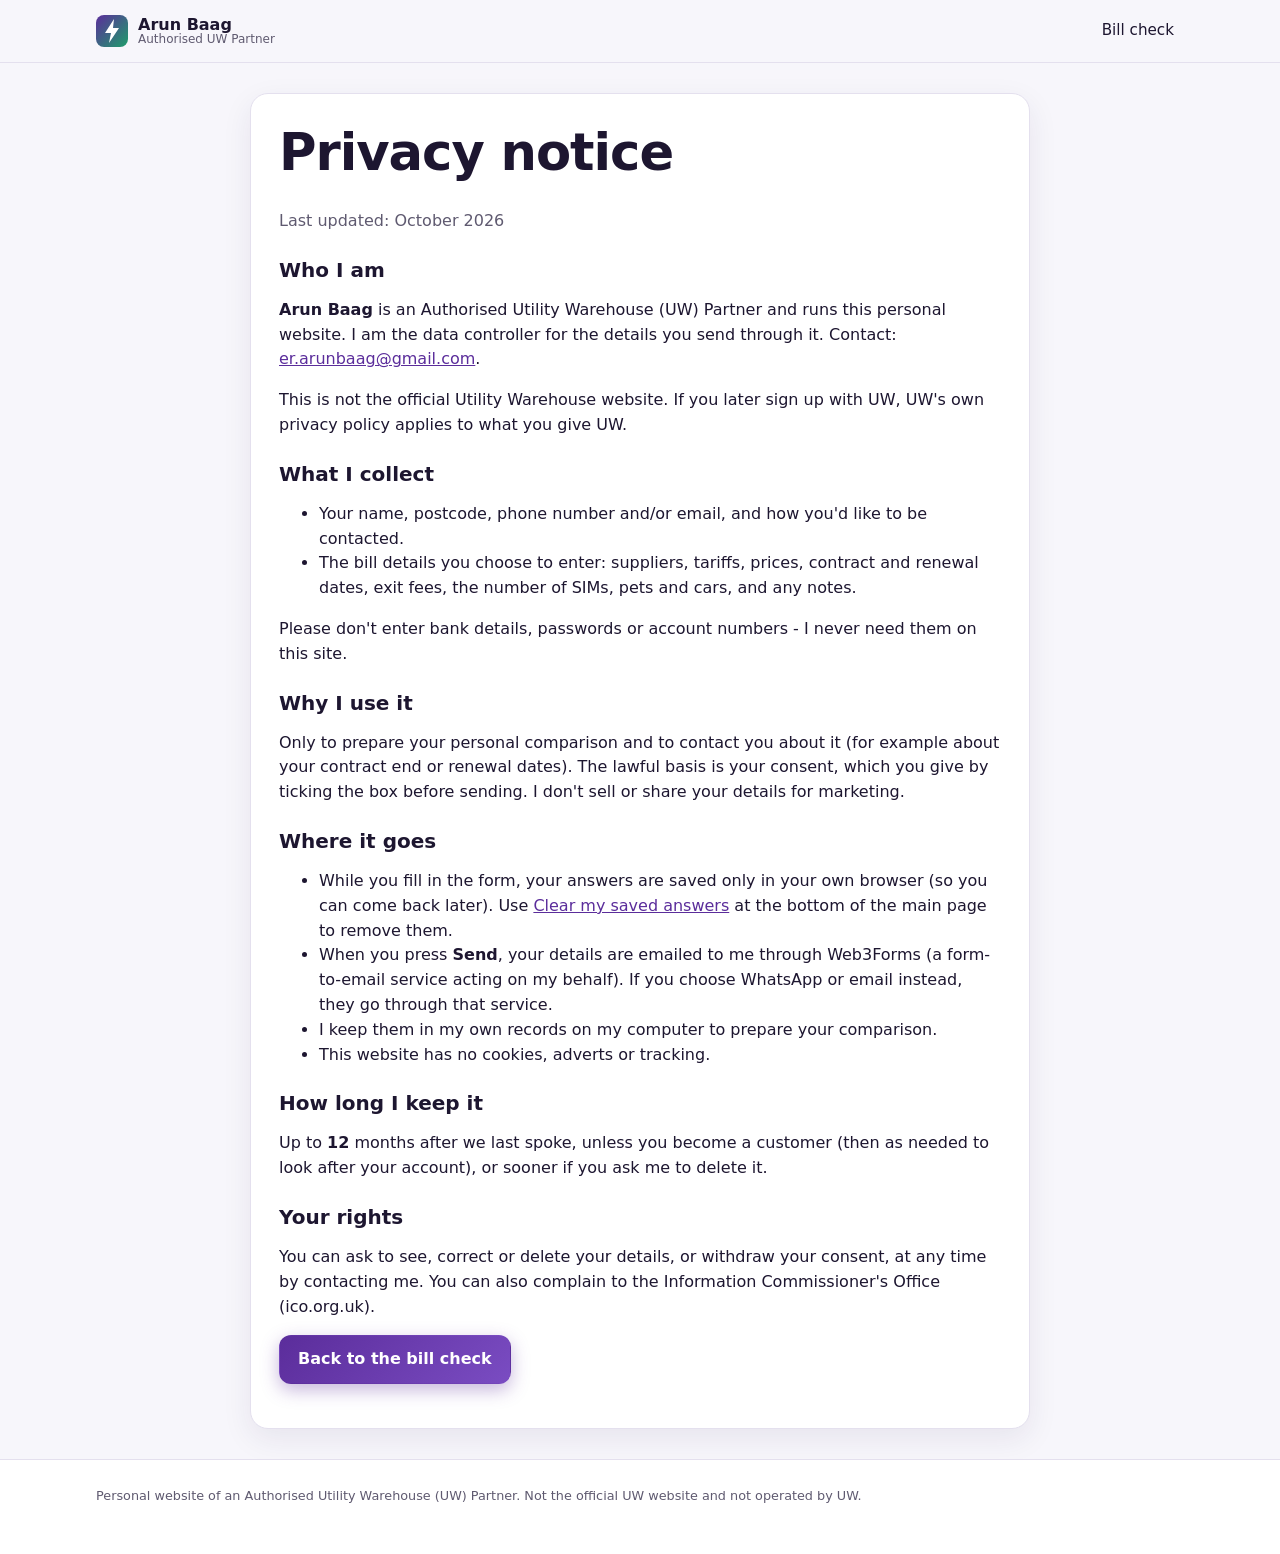
==== privacy.html @ 924d0b32 "Initial commit" ====
<!doctype html>
<html lang="en-GB">
<head>
  <meta charset="utf-8">
  <meta name="viewport" content="width=device-width, initial-scale=1">
  <title>Privacy notice</title>
  <link rel="icon" href="assets/favicon.svg" type="image/svg+xml">
  <link rel="stylesheet" href="assets/style.css">
  <script>try{var t=localStorage.getItem("theme");if(t)document.documentElement.dataset.theme=t;}catch(e){}</script>
  <script src="config.js"></script>
</head>
<body>
<header class="topbar"><div class="wrap topbar-in">
  <a class="brand" href="index.html"><img src="assets/favicon.svg" alt="" width="32" height="32">
    <span><b class="cfg-name">Your UW Partner</b><small>Authorised UW Partner</small></span></a>
  <nav class="nav"><a href="index.html#check">Bill check</a></nav>
</div></header>

<main class="wrap">
  <article class="card doc">
    <h1>Privacy notice</h1>
    <p class="muted">Last updated: October 2026</p>

    <h2>Who I am</h2>
    <p><b class="cfg-name">Your UW Partner</b> is an Authorised Utility Warehouse (UW) Partner and runs this personal website.
      I am the data controller for the details you send through it. Contact: <a class="cfg-mail" href="#">email</a>.</p>
    <p>This is not the official Utility Warehouse website. If you later sign up with UW, UW's own privacy policy applies to what you give UW.</p>

    <h2>What I collect</h2>
    <ul>
      <li>Your name, postcode, phone number and/or email, and how you'd like to be contacted.</li>
      <li>The bill details you choose to enter: suppliers, tariffs, prices, contract and renewal dates, exit fees, the number of SIMs, pets and cars, and any notes.</li>
    </ul>
    <p>Please don't enter bank details, passwords or account numbers - I never need them on this site.</p>

    <h2>Why I use it</h2>
    <p>Only to prepare your personal comparison and to contact you about it (for example about your contract end or renewal dates).
      The lawful basis is your consent, which you give by ticking the box before sending. I don't sell or share your details for marketing.</p>

    <h2>Where it goes</h2>
    <ul>
      <li>While you fill in the form, your answers are saved only in your own browser (so you can come back later). Use <a href="index.html" id="clearLink">Clear my saved answers</a> at the bottom of the main page to remove them.</li>
      <li>When you press <b>Send</b>, your details are emailed to me through Web3Forms (a form-to-email service acting on my behalf). If you choose WhatsApp or email instead, they go through that service.</li>
      <li>I keep them in my own records on my computer to prepare your comparison.</li>
      <li>This website has no cookies, adverts or tracking.</li>
    </ul>

    <h2>How long I keep it</h2>
    <p>Up to <b id="ret">12</b> months after we last spoke, unless you become a customer (then as needed to look after your account), or sooner if you ask me to delete it.</p>

    <h2>Your rights</h2>
    <p>You can ask to see, correct or delete your details, or withdraw your consent, at any time by contacting me. You can also complain to the
      Information Commissioner's Office (ico.org.uk).</p>

    <p><a class="btn btn-primary" href="index.html#check">Back to the bill check</a></p>
  </article>
</main>
<footer class="footer"><div class="wrap"><p class="tiny">Personal website of an Authorised Utility Warehouse (UW) Partner. Not the official UW website and not operated by UW.</p></div></footer>
<script>
(function(){var C=window.SITE_CONFIG||{};
document.querySelectorAll(".cfg-name").forEach(function(e){if(C.partnerName)e.textContent=C.partnerName;});
document.querySelectorAll(".cfg-mail").forEach(function(e){if(C.email){e.textContent=C.email;e.href="mailto:"+C.email;}});
if(C.retentionMonths)document.getElementById("ret").textContent=C.retentionMonths;})();
</script>
</body>
</html>
---- assets/style.css ----
/* Personal bill-check site - light/dark, mobile first */
:root{
  --bg:#f7f6fb; --bg2:#ffffff; --card:#ffffff; --soft:#f1edf9; --ink:#1d1630; --muted:#5f5a70; --line:#e4e0ee;
  --p:#5B2D9B; --p2:#7a4cc2; --g:#1F9D6B; --warn:#c77700; --bad:#c2334d; --good:#1F9D6B;
  --shadow:0 10px 30px rgba(40,20,80,.08); --r:18px;
  --e:#f4b400; --b:#3b82f6; --m:#a855f7; --i:#1F9D6B; --c:#ef6c4a;
  color-scheme:light;
}
@media (prefers-color-scheme:dark){
  :root:not([data-theme="light"]){
    --bg:#0f0c18; --bg2:#151122; --card:#1a1528; --soft:#221b35; --ink:#eeeaf7; --muted:#a8a1bd; --line:#2e2645;
    --p:#a47cf0; --p2:#c3a6ff; --g:#3cc98e; --shadow:0 10px 30px rgba(0,0,0,.35); color-scheme:dark;
  }
}
:root[data-theme="dark"]{
  --bg:#0f0c18; --bg2:#151122; --card:#1a1528; --soft:#221b35; --ink:#eeeaf7; --muted:#a8a1bd; --line:#2e2645;
  --p:#a47cf0; --p2:#c3a6ff; --g:#3cc98e; --shadow:0 10px 30px rgba(0,0,0,.35); color-scheme:dark;
}
*{box-sizing:border-box}
[hidden]{display:none!important}
html{scroll-behavior:smooth;scroll-padding-top:72px}
body{margin:0;background:var(--bg);color:var(--ink);font:16px/1.55 system-ui,-apple-system,"Segoe UI",Roboto,Arial,sans-serif;-webkit-font-smoothing:antialiased}
a{color:var(--p)}
img{max-width:100%}
.wrap{max-width:1120px;margin:0 auto;padding:0 16px}
.skip{position:absolute;left:-999px}.skip:focus{left:16px;top:8px;z-index:99;background:var(--card);padding:8px 12px;border-radius:8px}
.muted{color:var(--muted)} .center{text-align:center} .tiny{font-size:.8rem;color:var(--muted)} .mt{margin-top:14px}
h1,h2,h3,h4{line-height:1.2;margin:0 0 .5em}
h1{font-size:clamp(2rem,5vw,3.2rem);letter-spacing:-.02em}
h2{font-size:clamp(1.5rem,3vw,2rem)}
h4{margin:22px 0 10px;font-size:1.05rem}
.grad{background:linear-gradient(90deg,var(--p),var(--g));-webkit-background-clip:text;background-clip:text;color:transparent}
.eyebrow{text-transform:uppercase;letter-spacing:.08em;font-size:.78rem;font-weight:700;color:var(--g);margin:0 0 10px}
.lead{font-size:1.12rem;color:var(--muted);max-width:40em}

/* top bar */
.topbar{position:sticky;top:0;z-index:20;background:color-mix(in srgb,var(--bg) 85%,transparent);backdrop-filter:blur(10px);border-bottom:1px solid var(--line)}
.topbar-in{display:flex;align-items:center;justify-content:space-between;height:62px;gap:12px}
.brand{display:flex;gap:10px;align-items:center;text-decoration:none;color:var(--ink)}
.brand span{display:flex;flex-direction:column;line-height:1.1}.brand small{color:var(--muted);font-size:.75rem}
.nav{display:flex;align-items:center;gap:6px}
.nav a{text-decoration:none;color:var(--ink);padding:8px 10px;border-radius:10px;font-size:.95rem}
.nav a:hover{background:var(--soft)}
@media (max-width:640px){.nav a{display:none}}
.icon-btn{border:1px solid var(--line);background:var(--card);color:var(--ink);width:40px;height:40px;border-radius:12px;display:grid;place-items:center;cursor:pointer}

/* buttons */
.btn{display:inline-flex;align-items:center;justify-content:center;gap:8px;border-radius:12px;padding:11px 18px;font-weight:650;font-size:1rem;border:1px solid transparent;cursor:pointer;text-decoration:none;transition:transform .08s,box-shadow .2s,background .2s;font-family:inherit}
.btn:active{transform:translateY(1px)}
.btn-primary{background:linear-gradient(135deg,var(--p),var(--p2));color:#fff;box-shadow:0 6px 18px color-mix(in srgb,var(--p) 35%,transparent)}
.btn-primary:hover{box-shadow:0 8px 24px color-mix(in srgb,var(--p) 50%,transparent)}
.btn-ghost{background:var(--card);color:var(--ink);border-color:var(--line)}
.btn-ghost:hover{border-color:var(--p)}
.btn-whatsapp{background:#25D366;color:#073b1f}
.btn-lg{padding:14px 22px;font-size:1.05rem}
.btn[disabled],.btn-disabled{opacity:.55;cursor:not-allowed}
:focus-visible{outline:3px solid color-mix(in srgb,var(--p) 55%,transparent);outline-offset:2px}

/* hero */
.hero{padding:56px 0 30px;background:radial-gradient(900px 400px at 85% 0%,color-mix(in srgb,var(--g) 14%,transparent),transparent),radial-gradient(800px 400px at 0% 20%,color-mix(in srgb,var(--p) 14%,transparent),transparent)}
.hero-in{display:grid;grid-template-columns:1.25fr .9fr;gap:40px;align-items:center}
@media (max-width:860px){.hero-in{grid-template-columns:1fr}.hero-card{display:none}}
.cta-row{display:flex;flex-wrap:wrap;gap:12px;margin:22px 0 16px}
.ticks{list-style:none;padding:0;margin:0;display:flex;flex-wrap:wrap;gap:8px 20px;color:var(--muted)}
.ticks li::before{content:"✓";color:var(--g);font-weight:800;margin-right:6px}
.ticks.big{flex-direction:column;font-size:1.05rem;color:var(--ink)}
.hero-card{background:var(--card);border:1px solid var(--line);border-radius:24px;padding:22px;box-shadow:var(--shadow);transform:rotate(1.5deg)}
.hc-row{display:flex;align-items:center;gap:10px;padding:12px 4px;border-bottom:1px dashed var(--line)}
.hc-row b{margin-left:auto}
.dot{width:12px;height:12px;border-radius:50%}.dot.e{background:var(--e)}.dot.b{background:var(--b)}.dot.m{background:var(--m)}.dot.i{background:var(--i)}
.hc-total{padding-top:14px;font-weight:650}
.hc-total small{color:var(--muted);font-weight:400}
.gauge{height:12px;border-radius:99px;background:var(--soft);margin:10px 0 6px;overflow:hidden}
.gauge span{display:block;height:100%;background:linear-gradient(90deg,var(--bad),var(--warn),var(--good));border-radius:99px}

/* sections & cards */
.section{padding:44px 16px}
.card{background:var(--card);border:1px solid var(--line);border-radius:var(--r);box-shadow:var(--shadow)}
.card.soft{background:var(--soft);box-shadow:none}
.cards5{display:grid;grid-template-columns:repeat(5,1fr);gap:14px;margin-top:20px}
@media (max-width:980px){.cards5{grid-template-columns:repeat(2,1fr)}}
@media (max-width:520px){.cards5{grid-template-columns:1fr}}
.svc{padding:20px}.svc p{color:var(--muted);margin:0;font-size:.95rem}
.ic{width:44px;height:44px;border-radius:12px;display:grid;place-items:center;font-size:1.3rem;margin-bottom:12px}
.ic.e{background:color-mix(in srgb,var(--e) 20%,transparent)}.ic.b{background:color-mix(in srgb,var(--b) 20%,transparent)}
.ic.m{background:color-mix(in srgb,var(--m) 20%,transparent)}.ic.i{background:color-mix(in srgb,var(--i) 20%,transparent)}.ic.c{background:color-mix(in srgb,var(--c) 20%,transparent)}
.steps3{list-style:none;padding:0;display:grid;grid-template-columns:repeat(3,1fr);gap:16px;margin-top:22px}
@media (max-width:760px){.steps3{grid-template-columns:1fr}}
.steps3 li{background:var(--card);border:1px solid var(--line);border-radius:var(--r);padding:22px}
.steps3 span{display:grid;place-items:center;width:38px;height:38px;border-radius:50%;background:linear-gradient(135deg,var(--p),var(--g));color:#fff;font-weight:800;margin-bottom:10px}
.steps3 p{color:var(--muted);margin:0}

/* bill check */
.check-wrap{background:linear-gradient(180deg,transparent,var(--soft) 30%,transparent)}
.check{padding:26px;max-width:880px;margin:0 auto}
@media (max-width:520px){.check{padding:18px 14px}}
.progress{height:8px;background:var(--soft);border-radius:99px;overflow:hidden;margin:16px 0 12px}
.bar{height:100%;width:0;background:linear-gradient(90deg,var(--p),var(--g));transition:width .35s}
.stepper{list-style:none;padding:0;margin:0 0 8px;display:flex;gap:6px;flex-wrap:wrap}
.stepper button{border:1px solid var(--line);background:var(--card);color:var(--muted);border-radius:99px;padding:6px 12px;font:inherit;font-size:.85rem;cursor:pointer}
.stepper button.done{color:var(--g);border-color:color-mix(in srgb,var(--g) 50%,transparent)}
.stepper button.on{background:var(--p);color:#fff;border-color:var(--p)}
fieldset.step{border:0;padding:0;margin:18px 0 0;min-width:0}
fieldset.step[hidden]{display:none}
legend{font-size:1.35rem;font-weight:750;margin-bottom:14px;padding:0}
.opt{font-size:.8rem;font-weight:500;color:var(--muted);margin-left:6px}
.grid2{display:grid;grid-template-columns:1fr 1fr;gap:14px}
.grid4{display:grid;grid-template-columns:repeat(3,1fr);gap:12px;margin-top:12px}
@media (max-width:600px){.grid2,.grid4{grid-template-columns:1fr}}
label{display:flex;flex-direction:column;gap:6px;font-size:.9rem;font-weight:600}
label.block{margin-top:18px}
input,select,textarea{font:inherit;font-weight:400;color:var(--ink);background:var(--bg2);border:1px solid var(--line);border-radius:12px;padding:11px 12px;width:100%;min-height:46px}
textarea{resize:vertical}
input:focus,select:focus,textarea:focus{outline:none;border-color:var(--p);box-shadow:0 0 0 3px color-mix(in srgb,var(--p) 20%,transparent)}
input.err{border-color:var(--bad);box-shadow:0 0 0 3px color-mix(in srgb,var(--bad) 18%,transparent)}
.hint{font-size:.85rem;color:var(--muted);margin:10px 0 0}
details.more{margin-top:16px;border:1px dashed var(--line);border-radius:14px;padding:12px 14px}
details.more summary{cursor:pointer;font-weight:650;color:var(--p)}
.chips{display:flex;flex-wrap:wrap;gap:8px;margin-top:12px}
.chip{flex-direction:row;align-items:center;gap:8px;border:1px solid var(--line);border-radius:99px;padding:8px 14px;background:var(--bg2);cursor:pointer;font-weight:500}
.chip input{width:auto;min-height:0;accent-color:var(--p)}
.chip:has(input:checked){border-color:var(--p);background:color-mix(in srgb,var(--p) 12%,transparent)}
.row-item{display:grid;grid-template-columns:1.1fr 1fr .8fr .8fr auto;gap:10px;align-items:end;padding:12px;border:1px solid var(--line);border-radius:14px;margin-bottom:10px;background:var(--bg2)}
.row-item.pet{grid-template-columns:1fr 1fr 1fr auto}
@media (max-width:700px){.row-item,.row-item.pet{grid-template-columns:1fr 1fr}}
.rm{border:0;background:none;color:var(--bad);font-size:1.3rem;cursor:pointer;height:46px;padding:0 8px}
.nav-row{display:flex;align-items:center;justify-content:space-between;gap:10px;margin-top:24px;padding-top:18px;border-top:1px solid var(--line)}
.saved{font-size:.85rem;color:var(--g)}
.hp{position:absolute;left:-5000px;height:0;overflow:hidden}

/* results */
.score{display:flex;gap:18px;align-items:center;padding:18px;border-radius:var(--r);background:var(--soft);margin-bottom:16px}
.ring{--v:50;--col:var(--warn);width:96px;height:96px;flex:none;border-radius:50%;display:grid;place-items:center;background:conic-gradient(var(--col) calc(var(--v)*1%),var(--line) 0)}
.ring b{width:76px;height:76px;border-radius:50%;background:var(--soft);display:grid;place-items:center;font-size:1.6rem}
.score h3{margin:0 0 4px}
.score p{margin:0;color:var(--muted)}
.kpis{display:grid;grid-template-columns:repeat(3,1fr);gap:10px;margin-bottom:16px}
@media (max-width:600px){.kpis{grid-template-columns:1fr}}
.kpi{border:1px solid var(--line);border-radius:14px;padding:12px 14px;background:var(--bg2)}
.kpi small{color:var(--muted);display:block}.kpi b{font-size:1.35rem}
.res{border:1px solid var(--line);border-left:5px solid var(--line);border-radius:14px;padding:14px 16px;margin-bottom:10px;background:var(--bg2)}
.res.bad{border-left-color:var(--bad)}.res.warn{border-left-color:var(--warn)}.res.good{border-left-color:var(--good)}.res.info{border-left-color:var(--b)}
.res h4{margin:0 0 6px;display:flex;align-items:center;gap:8px}
.res ul{margin:0;padding-left:18px}
.res li{margin:3px 0}
.tag{font-size:.72rem;font-weight:700;padding:3px 8px;border-radius:99px;margin-left:auto;white-space:nowrap}
.tag.bad{background:color-mix(in srgb,var(--bad) 15%,transparent);color:var(--bad)}
.tag.warn{background:color-mix(in srgb,var(--warn) 18%,transparent);color:var(--warn)}
.tag.good{background:color-mix(in srgb,var(--good) 15%,transparent);color:var(--good)}
.tag.info{background:color-mix(in srgb,var(--b) 15%,transparent);color:var(--b)}
.consent{padding:16px;margin-top:18px}
.check-line{flex-direction:row;align-items:flex-start;gap:10px;font-weight:500}
.check-line input{width:20px;height:20px;min-height:0;margin-top:2px;flex:none;accent-color:var(--p)}
.send-row{display:flex;flex-wrap:wrap;gap:10px;margin-top:14px}
.ok{padding:14px;border-radius:14px;background:color-mix(in srgb,var(--good) 14%,transparent);color:var(--ink);margin-top:12px}
.fail{padding:14px;border-radius:14px;background:color-mix(in srgb,var(--bad) 12%,transparent);margin-top:12px}

/* why & faq */
.why{display:grid;grid-template-columns:1.2fr 1fr;gap:28px;align-items:center}
@media (max-width:760px){.why{grid-template-columns:1fr}}
.bonus{padding:24px;background:linear-gradient(135deg,color-mix(in srgb,var(--p) 12%,var(--card)),color-mix(in srgb,var(--g) 12%,var(--card)))}
.tiers{display:grid;grid-template-columns:repeat(3,1fr);gap:10px;margin:14px 0}
.tiers div{background:var(--card);border:1px solid var(--line);border-radius:14px;padding:12px;text-align:center}
.tiers b{display:block;font-size:1.5rem;color:var(--g)}
.tiers small{color:var(--muted)}
.faq{max-width:760px;margin:20px auto 0}
.faq details{background:var(--card);border:1px solid var(--line);border-radius:14px;padding:14px 18px;margin-bottom:10px}
.faq summary{cursor:pointer;font-weight:650}
.faq p{color:var(--muted);margin:10px 0 0}
.footer{border-top:1px solid var(--line);padding:26px 0 40px;margin-top:20px;background:var(--bg2)}
.footer p{margin:0 0 8px}

/* privacy page */
.doc{max-width:780px;margin:30px auto;padding:28px}
.doc h2{font-size:1.25rem;margin-top:24px}

@media (prefers-reduced-motion:reduce){*{transition:none!important;scroll-behavior:auto!important}}
@media print{.topbar,.nav-row,.consent,.hero,.footer,#how,#faq,.why,.cards5{display:none!important}}
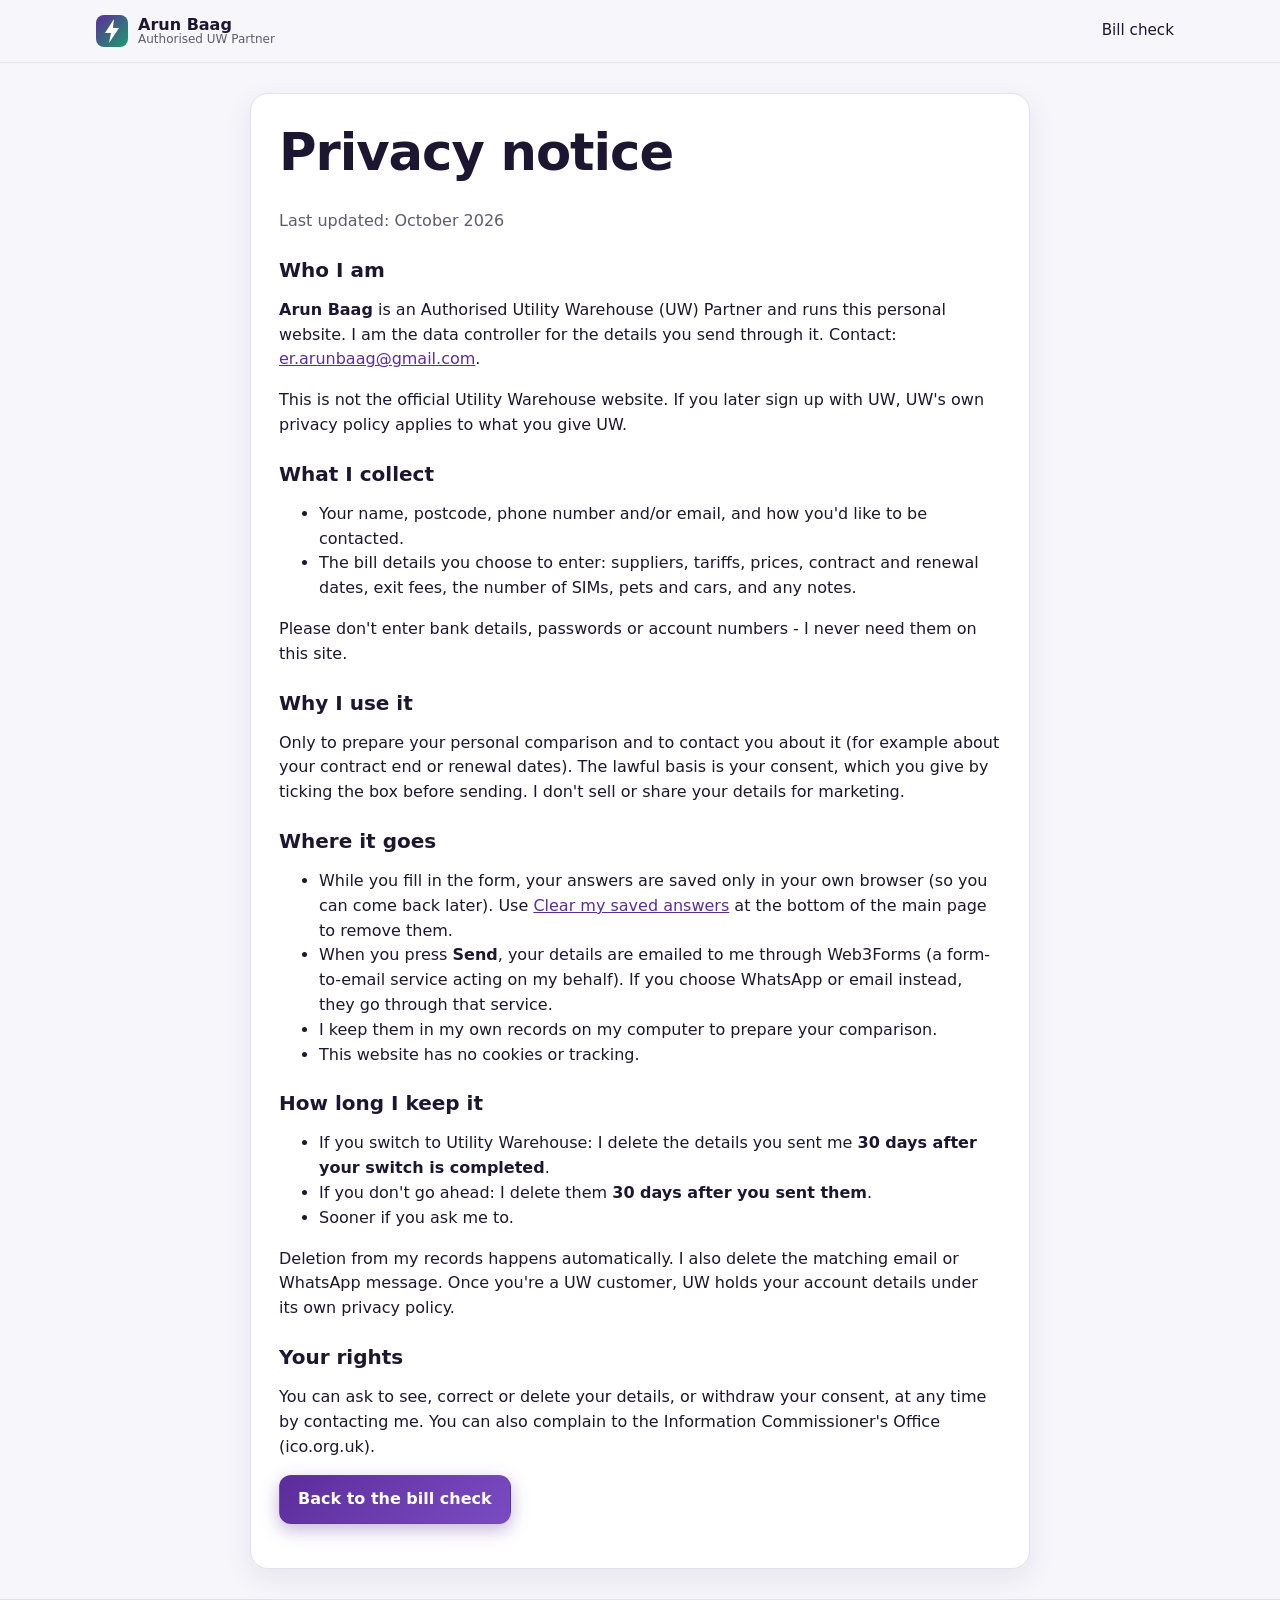
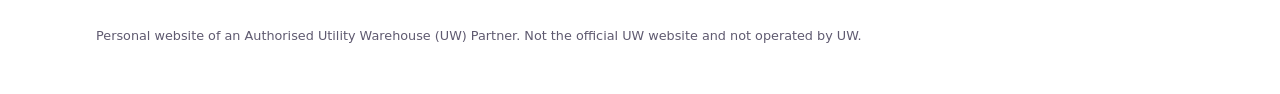
==== commit fcf037da: "News, money tips, budget planner, offer card, 30-day data rule" ====
--- a/privacy.html
+++ b/privacy.html
@@ -42,11 +42,16 @@
       <li>While you fill in the form, your answers are saved only in your own browser (so you can come back later). Use <a href="index.html" id="clearLink">Clear my saved answers</a> at the bottom of the main page to remove them.</li>
       <li>When you press <b>Send</b>, your details are emailed to me through Web3Forms (a form-to-email service acting on my behalf). If you choose WhatsApp or email instead, they go through that service.</li>
       <li>I keep them in my own records on my computer to prepare your comparison.</li>
-      <li>This website has no cookies, adverts or tracking.</li>
+      <li>This website has no cookies or tracking.</li>
     </ul>
 
     <h2>How long I keep it</h2>
-    <p>Up to <b id="ret">12</b> months after we last spoke, unless you become a customer (then as needed to look after your account), or sooner if you ask me to delete it.</p>
+    <ul>
+      <li>If you switch to Utility Warehouse: I delete the details you sent me <b>30 days after your switch is completed</b>.</li>
+      <li>If you don't go ahead: I delete them <b>30 days after you sent them</b>.</li>
+      <li>Sooner if you ask me to.</li>
+    </ul>
+    <p>Deletion from my records happens automatically. I also delete the matching email or WhatsApp message. Once you're a UW customer, UW holds your account details under its own privacy policy.</p>
 
     <h2>Your rights</h2>
     <p>You can ask to see, correct or delete your details, or withdraw your consent, at any time by contacting me. You can also complain to the
@@ -60,7 +65,7 @@
 (function(){var C=window.SITE_CONFIG||{};
 document.querySelectorAll(".cfg-name").forEach(function(e){if(C.partnerName)e.textContent=C.partnerName;});
 document.querySelectorAll(".cfg-mail").forEach(function(e){if(C.email){e.textContent=C.email;e.href="mailto:"+C.email;}});
-if(C.retentionMonths)document.getElementById("ret").textContent=C.retentionMonths;})();
+})();
 </script>
 </body>
 </html>
--- a/assets/style.css
+++ b/assets/style.css
@@ -1,178 +1,2 @@
-/* Personal bill-check site - light/dark, mobile first */
-:root{
-  --bg:#f7f6fb; --bg2:#ffffff; --card:#ffffff; --soft:#f1edf9; --ink:#1d1630; --muted:#5f5a70; --line:#e4e0ee;
-  --p:#5B2D9B; --p2:#7a4cc2; --g:#1F9D6B; --warn:#c77700; --bad:#c2334d; --good:#1F9D6B;
-  --shadow:0 10px 30px rgba(40,20,80,.08); --r:18px;
-  --e:#f4b400; --b:#3b82f6; --m:#a855f7; --i:#1F9D6B; --c:#ef6c4a;
-  color-scheme:light;
-}
-@media (prefers-color-scheme:dark){
-  :root:not([data-theme="light"]){
-    --bg:#0f0c18; --bg2:#151122; --card:#1a1528; --soft:#221b35; --ink:#eeeaf7; --muted:#a8a1bd; --line:#2e2645;
-    --p:#a47cf0; --p2:#c3a6ff; --g:#3cc98e; --shadow:0 10px 30px rgba(0,0,0,.35); color-scheme:dark;
-  }
-}
-:root[data-theme="dark"]{
-  --bg:#0f0c18; --bg2:#151122; --card:#1a1528; --soft:#221b35; --ink:#eeeaf7; --muted:#a8a1bd; --line:#2e2645;
-  --p:#a47cf0; --p2:#c3a6ff; --g:#3cc98e; --shadow:0 10px 30px rgba(0,0,0,.35); color-scheme:dark;
-}
-*{box-sizing:border-box}
-[hidden]{display:none!important}
-html{scroll-behavior:smooth;scroll-padding-top:72px}
-body{margin:0;background:var(--bg);color:var(--ink);font:16px/1.55 system-ui,-apple-system,"Segoe UI",Roboto,Arial,sans-serif;-webkit-font-smoothing:antialiased}
-a{color:var(--p)}
-img{max-width:100%}
-.wrap{max-width:1120px;margin:0 auto;padding:0 16px}
-.skip{position:absolute;left:-999px}.skip:focus{left:16px;top:8px;z-index:99;background:var(--card);padding:8px 12px;border-radius:8px}
-.muted{color:var(--muted)} .center{text-align:center} .tiny{font-size:.8rem;color:var(--muted)} .mt{margin-top:14px}
-h1,h2,h3,h4{line-height:1.2;margin:0 0 .5em}
-h1{font-size:clamp(2rem,5vw,3.2rem);letter-spacing:-.02em}
-h2{font-size:clamp(1.5rem,3vw,2rem)}
-h4{margin:22px 0 10px;font-size:1.05rem}
-.grad{background:linear-gradient(90deg,var(--p),var(--g));-webkit-background-clip:text;background-clip:text;color:transparent}
-.eyebrow{text-transform:uppercase;letter-spacing:.08em;font-size:.78rem;font-weight:700;color:var(--g);margin:0 0 10px}
-.lead{font-size:1.12rem;color:var(--muted);max-width:40em}
-
-/* top bar */
-.topbar{position:sticky;top:0;z-index:20;background:color-mix(in srgb,var(--bg) 85%,transparent);backdrop-filter:blur(10px);border-bottom:1px solid var(--line)}
-.topbar-in{display:flex;align-items:center;justify-content:space-between;height:62px;gap:12px}
-.brand{display:flex;gap:10px;align-items:center;text-decoration:none;color:var(--ink)}
-.brand span{display:flex;flex-direction:column;line-height:1.1}.brand small{color:var(--muted);font-size:.75rem}
-.nav{display:flex;align-items:center;gap:6px}
-.nav a{text-decoration:none;color:var(--ink);padding:8px 10px;border-radius:10px;font-size:.95rem}
-.nav a:hover{background:var(--soft)}
-@media (max-width:640px){.nav a{display:none}}
-.icon-btn{border:1px solid var(--line);background:var(--card);color:var(--ink);width:40px;height:40px;border-radius:12px;display:grid;place-items:center;cursor:pointer}
-
-/* buttons */
-.btn{display:inline-flex;align-items:center;justify-content:center;gap:8px;border-radius:12px;padding:11px 18px;font-weight:650;font-size:1rem;border:1px solid transparent;cursor:pointer;text-decoration:none;transition:transform .08s,box-shadow .2s,background .2s;font-family:inherit}
-.btn:active{transform:translateY(1px)}
-.btn-primary{background:linear-gradient(135deg,var(--p),var(--p2));color:#fff;box-shadow:0 6px 18px color-mix(in srgb,var(--p) 35%,transparent)}
-.btn-primary:hover{box-shadow:0 8px 24px color-mix(in srgb,var(--p) 50%,transparent)}
-.btn-ghost{background:var(--card);color:var(--ink);border-color:var(--line)}
-.btn-ghost:hover{border-color:var(--p)}
-.btn-whatsapp{background:#25D366;color:#073b1f}
-.btn-lg{padding:14px 22px;font-size:1.05rem}
-.btn[disabled],.btn-disabled{opacity:.55;cursor:not-allowed}
-:focus-visible{outline:3px solid color-mix(in srgb,var(--p) 55%,transparent);outline-offset:2px}
-
-/* hero */
-.hero{padding:56px 0 30px;background:radial-gradient(900px 400px at 85% 0%,color-mix(in srgb,var(--g) 14%,transparent),transparent),radial-gradient(800px 400px at 0% 20%,color-mix(in srgb,var(--p) 14%,transparent),transparent)}
-.hero-in{display:grid;grid-template-columns:1.25fr .9fr;gap:40px;align-items:center}
-@media (max-width:860px){.hero-in{grid-template-columns:1fr}.hero-card{display:none}}
-.cta-row{display:flex;flex-wrap:wrap;gap:12px;margin:22px 0 16px}
-.ticks{list-style:none;padding:0;margin:0;display:flex;flex-wrap:wrap;gap:8px 20px;color:var(--muted)}
-.ticks li::before{content:"✓";color:var(--g);font-weight:800;margin-right:6px}
-.ticks.big{flex-direction:column;font-size:1.05rem;color:var(--ink)}
-.hero-card{background:var(--card);border:1px solid var(--line);border-radius:24px;padding:22px;box-shadow:var(--shadow);transform:rotate(1.5deg)}
-.hc-row{display:flex;align-items:center;gap:10px;padding:12px 4px;border-bottom:1px dashed var(--line)}
-.hc-row b{margin-left:auto}
-.dot{width:12px;height:12px;border-radius:50%}.dot.e{background:var(--e)}.dot.b{background:var(--b)}.dot.m{background:var(--m)}.dot.i{background:var(--i)}
-.hc-total{padding-top:14px;font-weight:650}
-.hc-total small{color:var(--muted);font-weight:400}
-.gauge{height:12px;border-radius:99px;background:var(--soft);margin:10px 0 6px;overflow:hidden}
-.gauge span{display:block;height:100%;background:linear-gradient(90deg,var(--bad),var(--warn),var(--good));border-radius:99px}
-
-/* sections & cards */
-.section{padding:44px 16px}
-.card{background:var(--card);border:1px solid var(--line);border-radius:var(--r);box-shadow:var(--shadow)}
-.card.soft{background:var(--soft);box-shadow:none}
-.cards5{display:grid;grid-template-columns:repeat(5,1fr);gap:14px;margin-top:20px}
-@media (max-width:980px){.cards5{grid-template-columns:repeat(2,1fr)}}
-@media (max-width:520px){.cards5{grid-template-columns:1fr}}
-.svc{padding:20px}.svc p{color:var(--muted);margin:0;font-size:.95rem}
-.ic{width:44px;height:44px;border-radius:12px;display:grid;place-items:center;font-size:1.3rem;margin-bottom:12px}
-.ic.e{background:color-mix(in srgb,var(--e) 20%,transparent)}.ic.b{background:color-mix(in srgb,var(--b) 20%,transparent)}
-.ic.m{background:color-mix(in srgb,var(--m) 20%,transparent)}.ic.i{background:color-mix(in srgb,var(--i) 20%,transparent)}.ic.c{background:color-mix(in srgb,var(--c) 20%,transparent)}
-.steps3{list-style:none;padding:0;display:grid;grid-template-columns:repeat(3,1fr);gap:16px;margin-top:22px}
-@media (max-width:760px){.steps3{grid-template-columns:1fr}}
-.steps3 li{background:var(--card);border:1px solid var(--line);border-radius:var(--r);padding:22px}
-.steps3 span{display:grid;place-items:center;width:38px;height:38px;border-radius:50%;background:linear-gradient(135deg,var(--p),var(--g));color:#fff;font-weight:800;margin-bottom:10px}
-.steps3 p{color:var(--muted);margin:0}
-
-/* bill check */
-.check-wrap{background:linear-gradient(180deg,transparent,var(--soft) 30%,transparent)}
-.check{padding:26px;max-width:880px;margin:0 auto}
-@media (max-width:520px){.check{padding:18px 14px}}
-.progress{height:8px;background:var(--soft);border-radius:99px;overflow:hidden;margin:16px 0 12px}
-.bar{height:100%;width:0;background:linear-gradient(90deg,var(--p),var(--g));transition:width .35s}
-.stepper{list-style:none;padding:0;margin:0 0 8px;display:flex;gap:6px;flex-wrap:wrap}
-.stepper button{border:1px solid var(--line);background:var(--card);color:var(--muted);border-radius:99px;padding:6px 12px;font:inherit;font-size:.85rem;cursor:pointer}
-.stepper button.done{color:var(--g);border-color:color-mix(in srgb,var(--g) 50%,transparent)}
-.stepper button.on{background:var(--p);color:#fff;border-color:var(--p)}
-fieldset.step{border:0;padding:0;margin:18px 0 0;min-width:0}
-fieldset.step[hidden]{display:none}
-legend{font-size:1.35rem;font-weight:750;margin-bottom:14px;padding:0}
-.opt{font-size:.8rem;font-weight:500;color:var(--muted);margin-left:6px}
-.grid2{display:grid;grid-template-columns:1fr 1fr;gap:14px}
-.grid4{display:grid;grid-template-columns:repeat(3,1fr);gap:12px;margin-top:12px}
-@media (max-width:600px){.grid2,.grid4{grid-template-columns:1fr}}
-label{display:flex;flex-direction:column;gap:6px;font-size:.9rem;font-weight:600}
-label.block{margin-top:18px}
-input,select,textarea{font:inherit;font-weight:400;color:var(--ink);background:var(--bg2);border:1px solid var(--line);border-radius:12px;padding:11px 12px;width:100%;min-height:46px}
-textarea{resize:vertical}
-input:focus,select:focus,textarea:focus{outline:none;border-color:var(--p);box-shadow:0 0 0 3px color-mix(in srgb,var(--p) 20%,transparent)}
-input.err{border-color:var(--bad);box-shadow:0 0 0 3px color-mix(in srgb,var(--bad) 18%,transparent)}
-.hint{font-size:.85rem;color:var(--muted);margin:10px 0 0}
-details.more{margin-top:16px;border:1px dashed var(--line);border-radius:14px;padding:12px 14px}
-details.more summary{cursor:pointer;font-weight:650;color:var(--p)}
-.chips{display:flex;flex-wrap:wrap;gap:8px;margin-top:12px}
-.chip{flex-direction:row;align-items:center;gap:8px;border:1px solid var(--line);border-radius:99px;padding:8px 14px;background:var(--bg2);cursor:pointer;font-weight:500}
-.chip input{width:auto;min-height:0;accent-color:var(--p)}
-.chip:has(input:checked){border-color:var(--p);background:color-mix(in srgb,var(--p) 12%,transparent)}
-.row-item{display:grid;grid-template-columns:1.1fr 1fr .8fr .8fr auto;gap:10px;align-items:end;padding:12px;border:1px solid var(--line);border-radius:14px;margin-bottom:10px;background:var(--bg2)}
-.row-item.pet{grid-template-columns:1fr 1fr 1fr auto}
-@media (max-width:700px){.row-item,.row-item.pet{grid-template-columns:1fr 1fr}}
-.rm{border:0;background:none;color:var(--bad);font-size:1.3rem;cursor:pointer;height:46px;padding:0 8px}
-.nav-row{display:flex;align-items:center;justify-content:space-between;gap:10px;margin-top:24px;padding-top:18px;border-top:1px solid var(--line)}
-.saved{font-size:.85rem;color:var(--g)}
-.hp{position:absolute;left:-5000px;height:0;overflow:hidden}
-
-/* results */
-.score{display:flex;gap:18px;align-items:center;padding:18px;border-radius:var(--r);background:var(--soft);margin-bottom:16px}
-.ring{--v:50;--col:var(--warn);width:96px;height:96px;flex:none;border-radius:50%;display:grid;place-items:center;background:conic-gradient(var(--col) calc(var(--v)*1%),var(--line) 0)}
-.ring b{width:76px;height:76px;border-radius:50%;background:var(--soft);display:grid;place-items:center;font-size:1.6rem}
-.score h3{margin:0 0 4px}
-.score p{margin:0;color:var(--muted)}
-.kpis{display:grid;grid-template-columns:repeat(3,1fr);gap:10px;margin-bottom:16px}
-@media (max-width:600px){.kpis{grid-template-columns:1fr}}
-.kpi{border:1px solid var(--line);border-radius:14px;padding:12px 14px;background:var(--bg2)}
-.kpi small{color:var(--muted);display:block}.kpi b{font-size:1.35rem}
-.res{border:1px solid var(--line);border-left:5px solid var(--line);border-radius:14px;padding:14px 16px;margin-bottom:10px;background:var(--bg2)}
-.res.bad{border-left-color:var(--bad)}.res.warn{border-left-color:var(--warn)}.res.good{border-left-color:var(--good)}.res.info{border-left-color:var(--b)}
-.res h4{margin:0 0 6px;display:flex;align-items:center;gap:8px}
-.res ul{margin:0;padding-left:18px}
-.res li{margin:3px 0}
-.tag{font-size:.72rem;font-weight:700;padding:3px 8px;border-radius:99px;margin-left:auto;white-space:nowrap}
-.tag.bad{background:color-mix(in srgb,var(--bad) 15%,transparent);color:var(--bad)}
-.tag.warn{background:color-mix(in srgb,var(--warn) 18%,transparent);color:var(--warn)}
-.tag.good{background:color-mix(in srgb,var(--good) 15%,transparent);color:var(--good)}
-.tag.info{background:color-mix(in srgb,var(--b) 15%,transparent);color:var(--b)}
-.consent{padding:16px;margin-top:18px}
-.check-line{flex-direction:row;align-items:flex-start;gap:10px;font-weight:500}
-.check-line input{width:20px;height:20px;min-height:0;margin-top:2px;flex:none;accent-color:var(--p)}
-.send-row{display:flex;flex-wrap:wrap;gap:10px;margin-top:14px}
-.ok{padding:14px;border-radius:14px;background:color-mix(in srgb,var(--good) 14%,transparent);color:var(--ink);margin-top:12px}
-.fail{padding:14px;border-radius:14px;background:color-mix(in srgb,var(--bad) 12%,transparent);margin-top:12px}
-
-/* why & faq */
-.why{display:grid;grid-template-columns:1.2fr 1fr;gap:28px;align-items:center}
-@media (max-width:760px){.why{grid-template-columns:1fr}}
-.bonus{padding:24px;background:linear-gradient(135deg,color-mix(in srgb,var(--p) 12%,var(--card)),color-mix(in srgb,var(--g) 12%,var(--card)))}
-.tiers{display:grid;grid-template-columns:repeat(3,1fr);gap:10px;margin:14px 0}
-.tiers div{background:var(--card);border:1px solid var(--line);border-radius:14px;padding:12px;text-align:center}
-.tiers b{display:block;font-size:1.5rem;color:var(--g)}
-.tiers small{color:var(--muted)}
-.faq{max-width:760px;margin:20px auto 0}
-.faq details{background:var(--card);border:1px solid var(--line);border-radius:14px;padding:14px 18px;margin-bottom:10px}
-.faq summary{cursor:pointer;font-weight:650}
-.faq p{color:var(--muted);margin:10px 0 0}
-.footer{border-top:1px solid var(--line);padding:26px 0 40px;margin-top:20px;background:var(--bg2)}
-.footer p{margin:0 0 8px}
-
-/* privacy page */
-.doc{max-width:780px;margin:30px auto;padding:28px}
-.doc h2{font-size:1.25rem;margin-top:24px}
-
-@media (prefers-reduced-motion:reduce){*{transition:none!important;scroll-behavior:auto!important}}
-@media print{.topbar,.nav-row,.consent,.hero,.footer,#how,#faq,.why,.cards5{display:none!important}}
+/*! (c) 2026 Arun Baag. All rights reserved. Not licensed for copying, reuse or modification. */
+:root{--bg:#f7f6fb;--bg2:#ffffff;--card:#ffffff;--soft:#f1edf9;--ink:#1d1630;--muted:#5f5a70;--line:#e4e0ee;--p:#5B2D9B;--p2:#7a4cc2;--g:#1F9D6B;--warn:#c77700;--bad:#c2334d;--good:#1F9D6B;--shadow:0 10px 30px rgba(40,20,80,.08);--r:18px;--e:#f4b400;--b:#3b82f6;--m:#a855f7;--i:#1F9D6B;--c:#ef6c4a;color-scheme:light}@media (prefers-color-scheme:dark){:root:not([data-theme=light]){--bg:#0f0c18;--bg2:#151122;--card:#1a1528;--soft:#221b35;--ink:#eeeaf7;--muted:#a8a1bd;--line:#2e2645;--p:#a47cf0;--p2:#c3a6ff;--g:#3cc98e;--shadow:0 10px 30px rgba(0,0,0,.35);color-scheme:dark}}:root[data-theme=dark]{--bg:#0f0c18;--bg2:#151122;--card:#1a1528;--soft:#221b35;--ink:#eeeaf7;--muted:#a8a1bd;--line:#2e2645;--p:#a47cf0;--p2:#c3a6ff;--g:#3cc98e;--shadow:0 10px 30px rgba(0,0,0,.35);color-scheme:dark}*{box-sizing:border-box}[hidden]{display:none!important}html{scroll-behavior:smooth;scroll-padding-top:72px}body{margin:0;background:var(--bg);color:var(--ink);font:16px/1.55 system-ui,-apple-system,"Segoe UI",Roboto,Arial,sans-serif;-webkit-font-smoothing:antialiased}a{color:var(--p)}img{max-width:100%}.wrap{max-width:1120px;margin:0 auto;padding:0 16px}.skip{position:absolute;left:-999px}.skip:focus{left:16px;top:8px;z-index:99;background:var(--card);padding:8px 12px;border-radius:8px}.muted{color:var(--muted)}.center{text-align:center}.tiny{font-size:.8rem;color:var(--muted)}.mt{margin-top:14px}h1,h2,h3,h4{line-height:1.2;margin:0 0 .5em}h1{font-size:clamp(2rem,5vw,3.2rem);letter-spacing:-.02em}h2{font-size:clamp(1.5rem,3vw,2rem)}h4{margin:22px 0 10px;font-size:1.05rem}.grad{background:linear-gradient(90deg,var(--p),var(--g));-webkit-background-clip:text;background-clip:text;color:transparent}.eyebrow{text-transform:uppercase;letter-spacing:.08em;font-size:.78rem;font-weight:700;color:var(--g);margin:0 0 10px}.lead{font-size:1.12rem;color:var(--muted);max-width:40em}.topbar{position:sticky;top:0;z-index:20;background:color-mix(in srgb,var(--bg) 85%,transparent);backdrop-filter:blur(10px);border-bottom:1px solid var(--line)}.topbar-in{display:flex;align-items:center;justify-content:space-between;height:62px;gap:12px}.brand{display:flex;gap:10px;align-items:center;text-decoration:none;color:var(--ink)}.brand span{display:flex;flex-direction:column;line-height:1.1}.brand small{color:var(--muted);font-size:.75rem}.nav{display:flex;align-items:center;gap:6px}.nav a{text-decoration:none;color:var(--ink);padding:8px 10px;border-radius:10px;font-size:.95rem}.nav a:hover{background:var(--soft)}@media (max-width:640px){.nav a{display:none}}.icon-btn{border:1px solid var(--line);background:var(--card);color:var(--ink);width:40px;height:40px;border-radius:12px;display:grid;place-items:center;cursor:pointer}.btn{display:inline-flex;align-items:center;justify-content:center;gap:8px;border-radius:12px;padding:11px 18px;font-weight:650;font-size:1rem;border:1px solid transparent;cursor:pointer;text-decoration:none;transition:transform .08s,box-shadow .2s,background .2s;font-family:inherit}.btn:active{transform:translateY(1px)}.btn-primary{background:linear-gradient(135deg,var(--p),var(--p2));color:#fff;box-shadow:0 6px 18px color-mix(in srgb,var(--p) 35%,transparent)}.btn-primary:hover{box-shadow:0 8px 24px color-mix(in srgb,var(--p) 50%,transparent)}.btn-ghost{background:var(--card);color:var(--ink);border-color:var(--line)}.btn-ghost:hover{border-color:var(--p)}.btn-whatsapp{background:#25d366;color:#073b1f}.btn-lg{padding:14px 22px;font-size:1.05rem}.btn-disabled,.btn[disabled]{opacity:.55;cursor:not-allowed}:focus-visible{outline:3px solid color-mix(in srgb,var(--p) 55%,transparent);outline-offset:2px}.hero{padding:56px 0 30px;background:radial-gradient(900px 400px at 85% 0,color-mix(in srgb,var(--g) 14%,transparent),transparent),radial-gradient(800px 400px at 0 20%,color-mix(in srgb,var(--p) 14%,transparent),transparent)}.hero-in{display:grid;grid-template-columns:1.25fr .9fr;gap:40px;align-items:center}@media (max-width:860px){.hero-in{grid-template-columns:1fr}.hero-card{display:none}}.cta-row{display:flex;flex-wrap:wrap;gap:12px;margin:22px 0 16px}.ticks{list-style:none;padding:0;margin:0;display:flex;flex-wrap:wrap;gap:8px 20px;color:var(--muted)}.ticks li::before{content:"✓";color:var(--g);font-weight:800;margin-right:6px}.ticks.big{flex-direction:column;font-size:1.05rem;color:var(--ink)}.hero-card{background:var(--card);border:1px solid var(--line);border-radius:24px;padding:22px;box-shadow:var(--shadow);transform:rotate(1.5deg)}.hc-row{display:flex;align-items:center;gap:10px;padding:12px 4px;border-bottom:1px dashed var(--line)}.hc-row b{margin-left:auto}.dot{width:12px;height:12px;border-radius:50%}.dot.e{background:var(--e)}.dot.b{background:var(--b)}.dot.m{background:var(--m)}.dot.i{background:var(--i)}.hc-total{padding-top:14px;font-weight:650}.hc-total small{color:var(--muted);font-weight:400}.gauge{height:12px;border-radius:99px;background:var(--soft);margin:10px 0 6px;overflow:hidden}.gauge span{display:block;height:100%;background:linear-gradient(90deg,var(--bad),var(--warn),var(--good));border-radius:99px}.section{padding:44px 16px}.card{background:var(--card);border:1px solid var(--line);border-radius:var(--r);box-shadow:var(--shadow)}.card.soft{background:var(--soft);box-shadow:none}.cards5{display:grid;grid-template-columns:repeat(5,1fr);gap:14px;margin-top:20px}@media (max-width:980px){.cards5{grid-template-columns:repeat(2,1fr)}}@media (max-width:520px){.cards5{grid-template-columns:1fr}}.svc{padding:20px}.svc p{color:var(--muted);margin:0;font-size:.95rem}.ic{width:44px;height:44px;border-radius:12px;display:grid;place-items:center;font-size:1.3rem;margin-bottom:12px}.ic.e{background:color-mix(in srgb,var(--e) 20%,transparent)}.ic.b{background:color-mix(in srgb,var(--b) 20%,transparent)}.ic.m{background:color-mix(in srgb,var(--m) 20%,transparent)}.ic.i{background:color-mix(in srgb,var(--i) 20%,transparent)}.ic.c{background:color-mix(in srgb,var(--c) 20%,transparent)}.steps3{list-style:none;padding:0;display:grid;grid-template-columns:repeat(3,1fr);gap:16px;margin-top:22px}@media (max-width:760px){.steps3{grid-template-columns:1fr}}.steps3 li{background:var(--card);border:1px solid var(--line);border-radius:var(--r);padding:22px}.steps3 span{display:grid;place-items:center;width:38px;height:38px;border-radius:50%;background:linear-gradient(135deg,var(--p),var(--g));color:#fff;font-weight:800;margin-bottom:10px}.steps3 p{color:var(--muted);margin:0}.check-wrap{background:linear-gradient(180deg,transparent,var(--soft) 30%,transparent)}.check{padding:26px;max-width:880px;margin:0 auto}@media (max-width:520px){.check{padding:18px 14px}}.progress{height:8px;background:var(--soft);border-radius:99px;overflow:hidden;margin:16px 0 12px}.bar{height:100%;width:0;background:linear-gradient(90deg,var(--p),var(--g));transition:width .35s}.stepper{list-style:none;padding:0;margin:0 0 8px;display:flex;gap:6px;flex-wrap:wrap}.stepper button{border:1px solid var(--line);background:var(--card);color:var(--muted);border-radius:99px;padding:6px 12px;font:inherit;font-size:.85rem;cursor:pointer}.stepper button.done{color:var(--g);border-color:color-mix(in srgb,var(--g) 50%,transparent)}.stepper button.on{background:var(--p);color:#fff;border-color:var(--p)}fieldset.step{border:0;padding:0;margin:18px 0 0;min-width:0}fieldset.step[hidden]{display:none}legend{font-size:1.35rem;font-weight:750;margin-bottom:14px;padding:0}.opt{font-size:.8rem;font-weight:500;color:var(--muted);margin-left:6px}.grid2{display:grid;grid-template-columns:1fr 1fr;gap:14px}.grid4{display:grid;grid-template-columns:repeat(3,1fr);gap:12px;margin-top:12px}@media (max-width:600px){.grid2,.grid4{grid-template-columns:1fr}}label{display:flex;flex-direction:column;gap:6px;font-size:.9rem;font-weight:600}label.block{margin-top:18px}input,select,textarea{font:inherit;font-weight:400;color:var(--ink);background:var(--bg2);border:1px solid var(--line);border-radius:12px;padding:11px 12px;width:100%;min-height:46px}textarea{resize:vertical}input:focus,select:focus,textarea:focus{outline:0;border-color:var(--p);box-shadow:0 0 0 3px color-mix(in srgb,var(--p) 20%,transparent)}input.err{border-color:var(--bad);box-shadow:0 0 0 3px color-mix(in srgb,var(--bad) 18%,transparent)}.hint{font-size:.85rem;color:var(--muted);margin:10px 0 0}details.more{margin-top:16px;border:1px dashed var(--line);border-radius:14px;padding:12px 14px}details.more summary{cursor:pointer;font-weight:650;color:var(--p)}.chips{display:flex;flex-wrap:wrap;gap:8px;margin-top:12px}.chip{flex-direction:row;align-items:center;gap:8px;border:1px solid var(--line);border-radius:99px;padding:8px 14px;background:var(--bg2);cursor:pointer;font-weight:500}.chip input{width:auto;min-height:0;accent-color:var(--p)}.chip:has(input:checked){border-color:var(--p);background:color-mix(in srgb,var(--p) 12%,transparent)}.row-item{display:grid;grid-template-columns:1.1fr 1fr .8fr .8fr auto;gap:10px;align-items:end;padding:12px;border:1px solid var(--line);border-radius:14px;margin-bottom:10px;background:var(--bg2)}.row-item.pet{grid-template-columns:1fr 1fr 1fr auto}@media (max-width:700px){.row-item,.row-item.pet{grid-template-columns:1fr 1fr}}.rm{border:0;background:0 0;color:var(--bad);font-size:1.3rem;cursor:pointer;height:46px;padding:0 8px}.nav-row{display:flex;align-items:center;justify-content:space-between;gap:10px;margin-top:24px;padding-top:18px;border-top:1px solid var(--line)}.saved{font-size:.85rem;color:var(--g)}.hp{position:absolute;left:-5000px;height:0;overflow:hidden}.score{display:flex;gap:18px;align-items:center;padding:18px;border-radius:var(--r);background:var(--soft);margin-bottom:16px}.ring{--v:50;--col:var(--warn);width:96px;height:96px;flex:none;border-radius:50%;display:grid;place-items:center;background:conic-gradient(var(--col) calc(var(--v)*1%),var(--line) 0)}.ring b{width:76px;height:76px;border-radius:50%;background:var(--soft);display:grid;place-items:center;font-size:1.6rem}.score h3{margin:0 0 4px}.score p{margin:0;color:var(--muted)}.kpis{display:grid;grid-template-columns:repeat(3,1fr);gap:10px;margin-bottom:16px}@media (max-width:600px){.kpis{grid-template-columns:1fr}}.kpi{border:1px solid var(--line);border-radius:14px;padding:12px 14px;background:var(--bg2)}.kpi small{color:var(--muted);display:block}.kpi.save{border-color:color-mix(in srgb,var(--good) 45%,transparent);background:color-mix(in srgb,var(--good) 8%,var(--bg2))}.kpi.save b{color:var(--good)}.kpi b{font-size:1.35rem}.res{border:1px solid var(--line);border-left:5px solid var(--line);border-radius:14px;padding:14px 16px;margin-bottom:10px;background:var(--bg2)}.res.bad{border-left-color:var(--bad)}.res.warn{border-left-color:var(--warn)}.res.good{border-left-color:var(--good)}.res.info{border-left-color:var(--b)}.res h4{margin:0 0 6px;display:flex;align-items:center;gap:8px}.res ul{margin:0;padding-left:18px}.res li{margin:3px 0}.tag{font-size:.72rem;font-weight:700;padding:3px 8px;border-radius:99px;margin-left:auto;white-space:nowrap}.tag.bad{background:color-mix(in srgb,var(--bad) 15%,transparent);color:var(--bad)}.tag.warn{background:color-mix(in srgb,var(--warn) 18%,transparent);color:var(--warn)}.tag.good{background:color-mix(in srgb,var(--good) 15%,transparent);color:var(--good)}.tag.info{background:color-mix(in srgb,var(--b) 15%,transparent);color:var(--b)}.consent{padding:16px;margin-top:18px}.check-line{flex-direction:row;align-items:flex-start;gap:10px;font-weight:500}.check-line input{width:20px;height:20px;min-height:0;margin-top:2px;flex:none;accent-color:var(--p)}.send-row{display:flex;flex-wrap:wrap;gap:10px;margin-top:14px}.ok{padding:14px;border-radius:14px;background:color-mix(in srgb,var(--good) 14%,transparent);color:var(--ink);margin-top:12px}.fail{padding:14px;border-radius:14px;background:color-mix(in srgb,var(--bad) 12%,transparent);margin-top:12px}.why{display:grid;grid-template-columns:1.2fr 1fr;gap:28px;align-items:center}@media (max-width:760px){.why{grid-template-columns:1fr}}.bonus{padding:24px;background:linear-gradient(135deg,color-mix(in srgb,var(--p) 12%,var(--card)),color-mix(in srgb,var(--g) 12%,var(--card)))}.tiers{display:grid;grid-template-columns:repeat(3,1fr);gap:10px;margin:14px 0}.tiers div{background:var(--card);border:1px solid var(--line);border-radius:14px;padding:12px;text-align:center}.tiers b{display:block;font-size:1.5rem;color:var(--g)}.tiers small{color:var(--muted)}.faq{max-width:760px;margin:20px auto 0}.faq details{background:var(--card);border:1px solid var(--line);border-radius:14px;padding:14px 18px;margin-bottom:10px}.faq summary{cursor:pointer;font-weight:650}.faq p{color:var(--muted);margin:10px 0 0}.footer{border-top:1px solid var(--line);padding:26px 0 40px;margin-top:20px;background:var(--bg2)}.footer p{margin:0 0 8px}.doc{max-width:780px;margin:30px auto;padding:28px}.doc h2{font-size:1.25rem;margin-top:24px}.news-grid{display:grid;grid-template-columns:repeat(auto-fill,minmax(250px,1fr));gap:14px;margin-top:22px}.card.news{padding:18px;display:flex;flex-direction:column;gap:6px}.card.news small{color:var(--muted);font-size:.8rem}.card.news h3{font-size:1.08rem;margin:0}.card.news p{margin:0;color:var(--muted);font-size:.95rem}.card.news a{margin-top:auto;font-weight:600;text-decoration:none}.advice-wrap{background:linear-gradient(180deg,transparent,color-mix(in srgb,var(--g) 7%,transparent) 40%,transparent)}.advice-tabs{display:flex;justify-content:center;flex-wrap:wrap;gap:8px;margin:18px 0}.advice-tabs button{border:1px solid var(--line);background:var(--card);color:var(--ink);border-radius:99px;padding:10px 16px;font:inherit;font-weight:600;cursor:pointer}.advice-tabs button.on{background:var(--p);border-color:var(--p);color:#fff}.pane{padding:24px;max-width:960px;margin:0 auto}.pane[hidden]{display:none}.tips{display:grid;grid-template-columns:repeat(auto-fill,minmax(200px,1fr));gap:10px;margin:14px 0}.tip{display:flex;gap:12px;align-items:center;border:1px solid var(--line);border-radius:14px;padding:12px;background:var(--bg2)}.tip b{flex:none;min-width:54px;text-align:center;padding:6px 8px;border-radius:10px;background:color-mix(in srgb,var(--good) 14%,transparent);color:var(--good)}.tip span{font-size:.93rem}.planner{grid-template-columns:repeat(3,1fr)}@media (max-width:600px){.planner{grid-template-columns:1fr 1fr}}.planner-out{margin-top:16px}.steps-list{margin:18px 0 0;padding-left:20px}.steps-list li{margin:8px 0}.help-grid{display:grid;grid-template-columns:1fr 1fr;gap:14px}@media (max-width:640px){.help-grid{grid-template-columns:1fr}}.help-grid>div{border:1px solid var(--line);border-radius:14px;padding:16px;background:var(--bg2)}.help-grid h4{margin:0 0 6px}.help-grid p{margin:0;color:var(--muted);font-size:.95rem}.promo{position:fixed;right:18px;bottom:18px;z-index:40;width:min(340px,calc(100vw - 32px));background:var(--card);border:1px solid color-mix(in srgb,var(--p) 45%,var(--line));border-radius:18px;padding:18px 18px 14px;box-shadow:0 18px 40px rgba(30,10,70,.25);display:flex;flex-direction:column;gap:8px;animation:pop .35s ease-out}.promo[hidden]{display:none}.promo b{font-size:1.05rem;padding-right:24px}.promo p{margin:0;color:var(--muted);font-size:.93rem}.promo small{color:var(--muted);font-size:.72rem}.promo-x{position:absolute;top:8px;right:10px;border:0;background:0 0;color:var(--muted);font-size:1.4rem;cursor:pointer;line-height:1}@keyframes pop{from{transform:translateY(20px);opacity:0}to{transform:none;opacity:1}}@media (max-width:520px){.promo{left:12px;right:12px;bottom:10px;width:auto;padding:12px 14px;gap:6px}.promo p{display:none}.promo b{font-size:.95rem}.promo .btn{padding:9px 14px}}@media (prefers-reduced-motion:reduce){*{transition:none!important;scroll-behavior:auto!important}}@media print{#faq,#how,.cards5,.consent,.footer,.hero,.nav-row,.promo,.topbar,.why{display:none!important}}
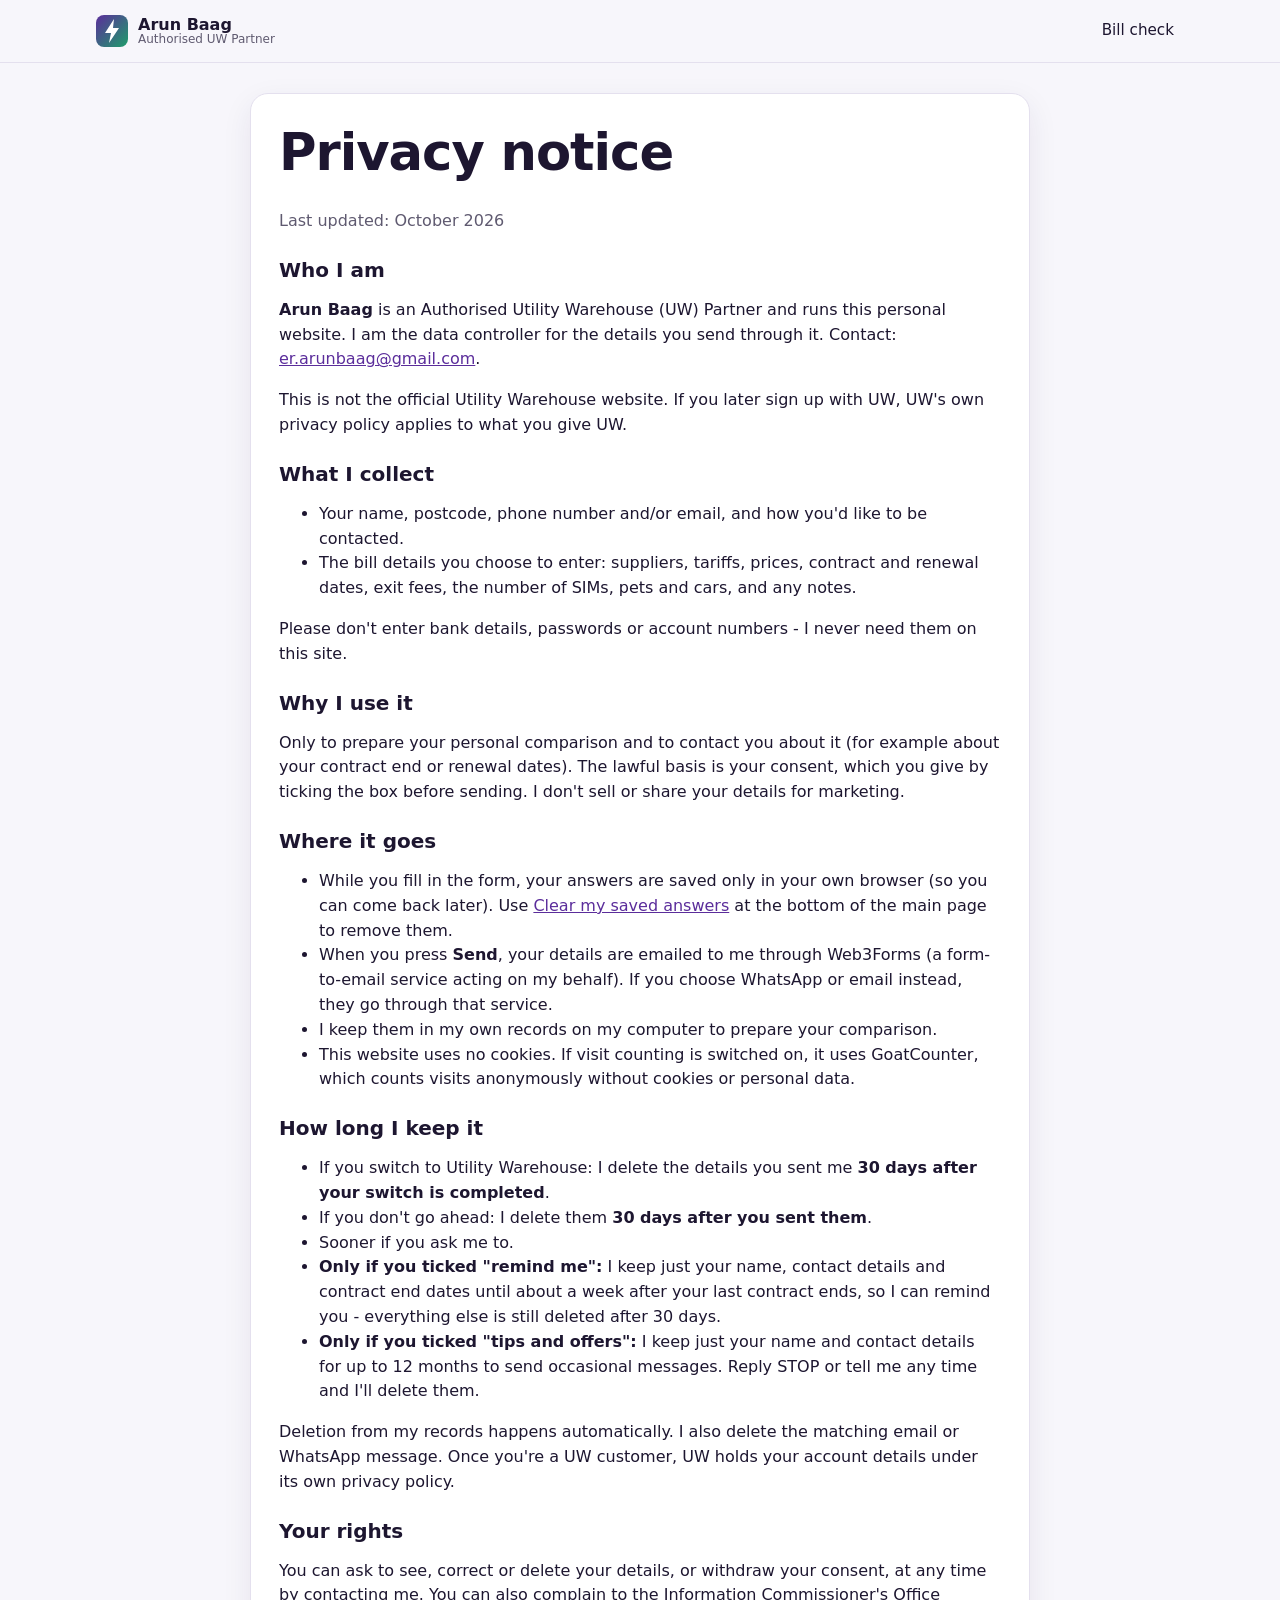
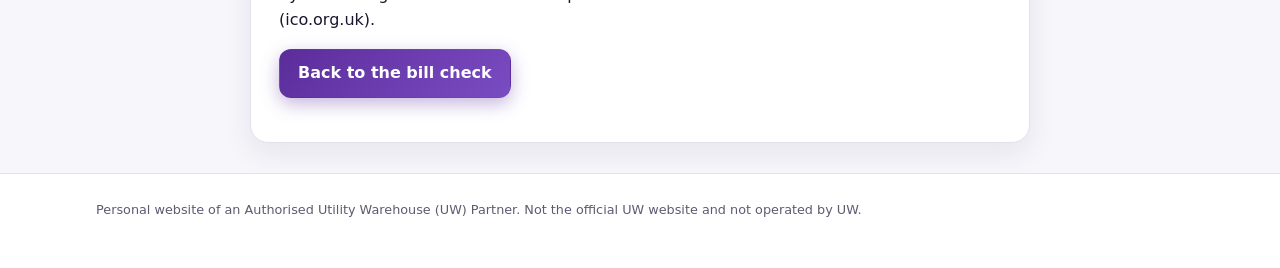
==== commit 66ee4140: "Link preview, sharing, about me, reviews, opt-in reminders, visit counter" ====
--- a/privacy.html
+++ b/privacy.html
@@ -42,7 +42,7 @@
       <li>While you fill in the form, your answers are saved only in your own browser (so you can come back later). Use <a href="index.html" id="clearLink">Clear my saved answers</a> at the bottom of the main page to remove them.</li>
       <li>When you press <b>Send</b>, your details are emailed to me through Web3Forms (a form-to-email service acting on my behalf). If you choose WhatsApp or email instead, they go through that service.</li>
       <li>I keep them in my own records on my computer to prepare your comparison.</li>
-      <li>This website has no cookies or tracking.</li>
+      <li>This website uses no cookies. If visit counting is switched on, it uses GoatCounter, which counts visits anonymously without cookies or personal data.</li>
     </ul>
 
     <h2>How long I keep it</h2>
@@ -50,6 +50,8 @@
       <li>If you switch to Utility Warehouse: I delete the details you sent me <b>30 days after your switch is completed</b>.</li>
       <li>If you don't go ahead: I delete them <b>30 days after you sent them</b>.</li>
       <li>Sooner if you ask me to.</li>
+      <li><b>Only if you ticked "remind me":</b> I keep just your name, contact details and contract end dates until about a week after your last contract ends, so I can remind you - everything else is still deleted after 30 days.</li>
+      <li><b>Only if you ticked "tips and offers":</b> I keep just your name and contact details for up to 12 months to send occasional messages. Reply STOP or tell me any time and I'll delete them.</li>
     </ul>
     <p>Deletion from my records happens automatically. I also delete the matching email or WhatsApp message. Once you're a UW customer, UW holds your account details under its own privacy policy.</p>
 
--- a/assets/style.css
+++ b/assets/style.css
@@ -1,2 +1,2 @@
 /*! (c) 2026 Arun Baag. All rights reserved. Not licensed for copying, reuse or modification. */
-:root{--bg:#f7f6fb;--bg2:#ffffff;--card:#ffffff;--soft:#f1edf9;--ink:#1d1630;--muted:#5f5a70;--line:#e4e0ee;--p:#5B2D9B;--p2:#7a4cc2;--g:#1F9D6B;--warn:#c77700;--bad:#c2334d;--good:#1F9D6B;--shadow:0 10px 30px rgba(40,20,80,.08);--r:18px;--e:#f4b400;--b:#3b82f6;--m:#a855f7;--i:#1F9D6B;--c:#ef6c4a;color-scheme:light}@media (prefers-color-scheme:dark){:root:not([data-theme=light]){--bg:#0f0c18;--bg2:#151122;--card:#1a1528;--soft:#221b35;--ink:#eeeaf7;--muted:#a8a1bd;--line:#2e2645;--p:#a47cf0;--p2:#c3a6ff;--g:#3cc98e;--shadow:0 10px 30px rgba(0,0,0,.35);color-scheme:dark}}:root[data-theme=dark]{--bg:#0f0c18;--bg2:#151122;--card:#1a1528;--soft:#221b35;--ink:#eeeaf7;--muted:#a8a1bd;--line:#2e2645;--p:#a47cf0;--p2:#c3a6ff;--g:#3cc98e;--shadow:0 10px 30px rgba(0,0,0,.35);color-scheme:dark}*{box-sizing:border-box}[hidden]{display:none!important}html{scroll-behavior:smooth;scroll-padding-top:72px}body{margin:0;background:var(--bg);color:var(--ink);font:16px/1.55 system-ui,-apple-system,"Segoe UI",Roboto,Arial,sans-serif;-webkit-font-smoothing:antialiased}a{color:var(--p)}img{max-width:100%}.wrap{max-width:1120px;margin:0 auto;padding:0 16px}.skip{position:absolute;left:-999px}.skip:focus{left:16px;top:8px;z-index:99;background:var(--card);padding:8px 12px;border-radius:8px}.muted{color:var(--muted)}.center{text-align:center}.tiny{font-size:.8rem;color:var(--muted)}.mt{margin-top:14px}h1,h2,h3,h4{line-height:1.2;margin:0 0 .5em}h1{font-size:clamp(2rem,5vw,3.2rem);letter-spacing:-.02em}h2{font-size:clamp(1.5rem,3vw,2rem)}h4{margin:22px 0 10px;font-size:1.05rem}.grad{background:linear-gradient(90deg,var(--p),var(--g));-webkit-background-clip:text;background-clip:text;color:transparent}.eyebrow{text-transform:uppercase;letter-spacing:.08em;font-size:.78rem;font-weight:700;color:var(--g);margin:0 0 10px}.lead{font-size:1.12rem;color:var(--muted);max-width:40em}.topbar{position:sticky;top:0;z-index:20;background:color-mix(in srgb,var(--bg) 85%,transparent);backdrop-filter:blur(10px);border-bottom:1px solid var(--line)}.topbar-in{display:flex;align-items:center;justify-content:space-between;height:62px;gap:12px}.brand{display:flex;gap:10px;align-items:center;text-decoration:none;color:var(--ink)}.brand span{display:flex;flex-direction:column;line-height:1.1}.brand small{color:var(--muted);font-size:.75rem}.nav{display:flex;align-items:center;gap:6px}.nav a{text-decoration:none;color:var(--ink);padding:8px 10px;border-radius:10px;font-size:.95rem}.nav a:hover{background:var(--soft)}@media (max-width:640px){.nav a{display:none}}.icon-btn{border:1px solid var(--line);background:var(--card);color:var(--ink);width:40px;height:40px;border-radius:12px;display:grid;place-items:center;cursor:pointer}.btn{display:inline-flex;align-items:center;justify-content:center;gap:8px;border-radius:12px;padding:11px 18px;font-weight:650;font-size:1rem;border:1px solid transparent;cursor:pointer;text-decoration:none;transition:transform .08s,box-shadow .2s,background .2s;font-family:inherit}.btn:active{transform:translateY(1px)}.btn-primary{background:linear-gradient(135deg,var(--p),var(--p2));color:#fff;box-shadow:0 6px 18px color-mix(in srgb,var(--p) 35%,transparent)}.btn-primary:hover{box-shadow:0 8px 24px color-mix(in srgb,var(--p) 50%,transparent)}.btn-ghost{background:var(--card);color:var(--ink);border-color:var(--line)}.btn-ghost:hover{border-color:var(--p)}.btn-whatsapp{background:#25d366;color:#073b1f}.btn-lg{padding:14px 22px;font-size:1.05rem}.btn-disabled,.btn[disabled]{opacity:.55;cursor:not-allowed}:focus-visible{outline:3px solid color-mix(in srgb,var(--p) 55%,transparent);outline-offset:2px}.hero{padding:56px 0 30px;background:radial-gradient(900px 400px at 85% 0,color-mix(in srgb,var(--g) 14%,transparent),transparent),radial-gradient(800px 400px at 0 20%,color-mix(in srgb,var(--p) 14%,transparent),transparent)}.hero-in{display:grid;grid-template-columns:1.25fr .9fr;gap:40px;align-items:center}@media (max-width:860px){.hero-in{grid-template-columns:1fr}.hero-card{display:none}}.cta-row{display:flex;flex-wrap:wrap;gap:12px;margin:22px 0 16px}.ticks{list-style:none;padding:0;margin:0;display:flex;flex-wrap:wrap;gap:8px 20px;color:var(--muted)}.ticks li::before{content:"✓";color:var(--g);font-weight:800;margin-right:6px}.ticks.big{flex-direction:column;font-size:1.05rem;color:var(--ink)}.hero-card{background:var(--card);border:1px solid var(--line);border-radius:24px;padding:22px;box-shadow:var(--shadow);transform:rotate(1.5deg)}.hc-row{display:flex;align-items:center;gap:10px;padding:12px 4px;border-bottom:1px dashed var(--line)}.hc-row b{margin-left:auto}.dot{width:12px;height:12px;border-radius:50%}.dot.e{background:var(--e)}.dot.b{background:var(--b)}.dot.m{background:var(--m)}.dot.i{background:var(--i)}.hc-total{padding-top:14px;font-weight:650}.hc-total small{color:var(--muted);font-weight:400}.gauge{height:12px;border-radius:99px;background:var(--soft);margin:10px 0 6px;overflow:hidden}.gauge span{display:block;height:100%;background:linear-gradient(90deg,var(--bad),var(--warn),var(--good));border-radius:99px}.section{padding:44px 16px}.card{background:var(--card);border:1px solid var(--line);border-radius:var(--r);box-shadow:var(--shadow)}.card.soft{background:var(--soft);box-shadow:none}.cards5{display:grid;grid-template-columns:repeat(5,1fr);gap:14px;margin-top:20px}@media (max-width:980px){.cards5{grid-template-columns:repeat(2,1fr)}}@media (max-width:520px){.cards5{grid-template-columns:1fr}}.svc{padding:20px}.svc p{color:var(--muted);margin:0;font-size:.95rem}.ic{width:44px;height:44px;border-radius:12px;display:grid;place-items:center;font-size:1.3rem;margin-bottom:12px}.ic.e{background:color-mix(in srgb,var(--e) 20%,transparent)}.ic.b{background:color-mix(in srgb,var(--b) 20%,transparent)}.ic.m{background:color-mix(in srgb,var(--m) 20%,transparent)}.ic.i{background:color-mix(in srgb,var(--i) 20%,transparent)}.ic.c{background:color-mix(in srgb,var(--c) 20%,transparent)}.steps3{list-style:none;padding:0;display:grid;grid-template-columns:repeat(3,1fr);gap:16px;margin-top:22px}@media (max-width:760px){.steps3{grid-template-columns:1fr}}.steps3 li{background:var(--card);border:1px solid var(--line);border-radius:var(--r);padding:22px}.steps3 span{display:grid;place-items:center;width:38px;height:38px;border-radius:50%;background:linear-gradient(135deg,var(--p),var(--g));color:#fff;font-weight:800;margin-bottom:10px}.steps3 p{color:var(--muted);margin:0}.check-wrap{background:linear-gradient(180deg,transparent,var(--soft) 30%,transparent)}.check{padding:26px;max-width:880px;margin:0 auto}@media (max-width:520px){.check{padding:18px 14px}}.progress{height:8px;background:var(--soft);border-radius:99px;overflow:hidden;margin:16px 0 12px}.bar{height:100%;width:0;background:linear-gradient(90deg,var(--p),var(--g));transition:width .35s}.stepper{list-style:none;padding:0;margin:0 0 8px;display:flex;gap:6px;flex-wrap:wrap}.stepper button{border:1px solid var(--line);background:var(--card);color:var(--muted);border-radius:99px;padding:6px 12px;font:inherit;font-size:.85rem;cursor:pointer}.stepper button.done{color:var(--g);border-color:color-mix(in srgb,var(--g) 50%,transparent)}.stepper button.on{background:var(--p);color:#fff;border-color:var(--p)}fieldset.step{border:0;padding:0;margin:18px 0 0;min-width:0}fieldset.step[hidden]{display:none}legend{font-size:1.35rem;font-weight:750;margin-bottom:14px;padding:0}.opt{font-size:.8rem;font-weight:500;color:var(--muted);margin-left:6px}.grid2{display:grid;grid-template-columns:1fr 1fr;gap:14px}.grid4{display:grid;grid-template-columns:repeat(3,1fr);gap:12px;margin-top:12px}@media (max-width:600px){.grid2,.grid4{grid-template-columns:1fr}}label{display:flex;flex-direction:column;gap:6px;font-size:.9rem;font-weight:600}label.block{margin-top:18px}input,select,textarea{font:inherit;font-weight:400;color:var(--ink);background:var(--bg2);border:1px solid var(--line);border-radius:12px;padding:11px 12px;width:100%;min-height:46px}textarea{resize:vertical}input:focus,select:focus,textarea:focus{outline:0;border-color:var(--p);box-shadow:0 0 0 3px color-mix(in srgb,var(--p) 20%,transparent)}input.err{border-color:var(--bad);box-shadow:0 0 0 3px color-mix(in srgb,var(--bad) 18%,transparent)}.hint{font-size:.85rem;color:var(--muted);margin:10px 0 0}details.more{margin-top:16px;border:1px dashed var(--line);border-radius:14px;padding:12px 14px}details.more summary{cursor:pointer;font-weight:650;color:var(--p)}.chips{display:flex;flex-wrap:wrap;gap:8px;margin-top:12px}.chip{flex-direction:row;align-items:center;gap:8px;border:1px solid var(--line);border-radius:99px;padding:8px 14px;background:var(--bg2);cursor:pointer;font-weight:500}.chip input{width:auto;min-height:0;accent-color:var(--p)}.chip:has(input:checked){border-color:var(--p);background:color-mix(in srgb,var(--p) 12%,transparent)}.row-item{display:grid;grid-template-columns:1.1fr 1fr .8fr .8fr auto;gap:10px;align-items:end;padding:12px;border:1px solid var(--line);border-radius:14px;margin-bottom:10px;background:var(--bg2)}.row-item.pet{grid-template-columns:1fr 1fr 1fr auto}@media (max-width:700px){.row-item,.row-item.pet{grid-template-columns:1fr 1fr}}.rm{border:0;background:0 0;color:var(--bad);font-size:1.3rem;cursor:pointer;height:46px;padding:0 8px}.nav-row{display:flex;align-items:center;justify-content:space-between;gap:10px;margin-top:24px;padding-top:18px;border-top:1px solid var(--line)}.saved{font-size:.85rem;color:var(--g)}.hp{position:absolute;left:-5000px;height:0;overflow:hidden}.score{display:flex;gap:18px;align-items:center;padding:18px;border-radius:var(--r);background:var(--soft);margin-bottom:16px}.ring{--v:50;--col:var(--warn);width:96px;height:96px;flex:none;border-radius:50%;display:grid;place-items:center;background:conic-gradient(var(--col) calc(var(--v)*1%),var(--line) 0)}.ring b{width:76px;height:76px;border-radius:50%;background:var(--soft);display:grid;place-items:center;font-size:1.6rem}.score h3{margin:0 0 4px}.score p{margin:0;color:var(--muted)}.kpis{display:grid;grid-template-columns:repeat(3,1fr);gap:10px;margin-bottom:16px}@media (max-width:600px){.kpis{grid-template-columns:1fr}}.kpi{border:1px solid var(--line);border-radius:14px;padding:12px 14px;background:var(--bg2)}.kpi small{color:var(--muted);display:block}.kpi.save{border-color:color-mix(in srgb,var(--good) 45%,transparent);background:color-mix(in srgb,var(--good) 8%,var(--bg2))}.kpi.save b{color:var(--good)}.kpi b{font-size:1.35rem}.res{border:1px solid var(--line);border-left:5px solid var(--line);border-radius:14px;padding:14px 16px;margin-bottom:10px;background:var(--bg2)}.res.bad{border-left-color:var(--bad)}.res.warn{border-left-color:var(--warn)}.res.good{border-left-color:var(--good)}.res.info{border-left-color:var(--b)}.res h4{margin:0 0 6px;display:flex;align-items:center;gap:8px}.res ul{margin:0;padding-left:18px}.res li{margin:3px 0}.tag{font-size:.72rem;font-weight:700;padding:3px 8px;border-radius:99px;margin-left:auto;white-space:nowrap}.tag.bad{background:color-mix(in srgb,var(--bad) 15%,transparent);color:var(--bad)}.tag.warn{background:color-mix(in srgb,var(--warn) 18%,transparent);color:var(--warn)}.tag.good{background:color-mix(in srgb,var(--good) 15%,transparent);color:var(--good)}.tag.info{background:color-mix(in srgb,var(--b) 15%,transparent);color:var(--b)}.consent{padding:16px;margin-top:18px}.check-line{flex-direction:row;align-items:flex-start;gap:10px;font-weight:500}.check-line input{width:20px;height:20px;min-height:0;margin-top:2px;flex:none;accent-color:var(--p)}.send-row{display:flex;flex-wrap:wrap;gap:10px;margin-top:14px}.ok{padding:14px;border-radius:14px;background:color-mix(in srgb,var(--good) 14%,transparent);color:var(--ink);margin-top:12px}.fail{padding:14px;border-radius:14px;background:color-mix(in srgb,var(--bad) 12%,transparent);margin-top:12px}.why{display:grid;grid-template-columns:1.2fr 1fr;gap:28px;align-items:center}@media (max-width:760px){.why{grid-template-columns:1fr}}.bonus{padding:24px;background:linear-gradient(135deg,color-mix(in srgb,var(--p) 12%,var(--card)),color-mix(in srgb,var(--g) 12%,var(--card)))}.tiers{display:grid;grid-template-columns:repeat(3,1fr);gap:10px;margin:14px 0}.tiers div{background:var(--card);border:1px solid var(--line);border-radius:14px;padding:12px;text-align:center}.tiers b{display:block;font-size:1.5rem;color:var(--g)}.tiers small{color:var(--muted)}.faq{max-width:760px;margin:20px auto 0}.faq details{background:var(--card);border:1px solid var(--line);border-radius:14px;padding:14px 18px;margin-bottom:10px}.faq summary{cursor:pointer;font-weight:650}.faq p{color:var(--muted);margin:10px 0 0}.footer{border-top:1px solid var(--line);padding:26px 0 40px;margin-top:20px;background:var(--bg2)}.footer p{margin:0 0 8px}.doc{max-width:780px;margin:30px auto;padding:28px}.doc h2{font-size:1.25rem;margin-top:24px}.news-grid{display:grid;grid-template-columns:repeat(auto-fill,minmax(250px,1fr));gap:14px;margin-top:22px}.card.news{padding:18px;display:flex;flex-direction:column;gap:6px}.card.news small{color:var(--muted);font-size:.8rem}.card.news h3{font-size:1.08rem;margin:0}.card.news p{margin:0;color:var(--muted);font-size:.95rem}.card.news a{margin-top:auto;font-weight:600;text-decoration:none}.advice-wrap{background:linear-gradient(180deg,transparent,color-mix(in srgb,var(--g) 7%,transparent) 40%,transparent)}.advice-tabs{display:flex;justify-content:center;flex-wrap:wrap;gap:8px;margin:18px 0}.advice-tabs button{border:1px solid var(--line);background:var(--card);color:var(--ink);border-radius:99px;padding:10px 16px;font:inherit;font-weight:600;cursor:pointer}.advice-tabs button.on{background:var(--p);border-color:var(--p);color:#fff}.pane{padding:24px;max-width:960px;margin:0 auto}.pane[hidden]{display:none}.tips{display:grid;grid-template-columns:repeat(auto-fill,minmax(200px,1fr));gap:10px;margin:14px 0}.tip{display:flex;gap:12px;align-items:center;border:1px solid var(--line);border-radius:14px;padding:12px;background:var(--bg2)}.tip b{flex:none;min-width:54px;text-align:center;padding:6px 8px;border-radius:10px;background:color-mix(in srgb,var(--good) 14%,transparent);color:var(--good)}.tip span{font-size:.93rem}.planner{grid-template-columns:repeat(3,1fr)}@media (max-width:600px){.planner{grid-template-columns:1fr 1fr}}.planner-out{margin-top:16px}.steps-list{margin:18px 0 0;padding-left:20px}.steps-list li{margin:8px 0}.help-grid{display:grid;grid-template-columns:1fr 1fr;gap:14px}@media (max-width:640px){.help-grid{grid-template-columns:1fr}}.help-grid>div{border:1px solid var(--line);border-radius:14px;padding:16px;background:var(--bg2)}.help-grid h4{margin:0 0 6px}.help-grid p{margin:0;color:var(--muted);font-size:.95rem}.promo{position:fixed;right:18px;bottom:18px;z-index:40;width:min(340px,calc(100vw - 32px));background:var(--card);border:1px solid color-mix(in srgb,var(--p) 45%,var(--line));border-radius:18px;padding:18px 18px 14px;box-shadow:0 18px 40px rgba(30,10,70,.25);display:flex;flex-direction:column;gap:8px;animation:pop .35s ease-out}.promo[hidden]{display:none}.promo b{font-size:1.05rem;padding-right:24px}.promo p{margin:0;color:var(--muted);font-size:.93rem}.promo small{color:var(--muted);font-size:.72rem}.promo-x{position:absolute;top:8px;right:10px;border:0;background:0 0;color:var(--muted);font-size:1.4rem;cursor:pointer;line-height:1}@keyframes pop{from{transform:translateY(20px);opacity:0}to{transform:none;opacity:1}}@media (max-width:520px){.promo{left:12px;right:12px;bottom:10px;width:auto;padding:12px 14px;gap:6px}.promo p{display:none}.promo b{font-size:.95rem}.promo .btn{padding:9px 14px}}@media (prefers-reduced-motion:reduce){*{transition:none!important;scroll-behavior:auto!important}}@media print{#faq,#how,.cards5,.consent,.footer,.hero,.nav-row,.promo,.topbar,.why{display:none!important}}+:root{--bg:#f7f6fb;--bg2:#ffffff;--card:#ffffff;--soft:#f1edf9;--ink:#1d1630;--muted:#5f5a70;--line:#e4e0ee;--p:#5B2D9B;--p2:#7a4cc2;--g:#1F9D6B;--warn:#c77700;--bad:#c2334d;--good:#1F9D6B;--shadow:0 10px 30px rgba(40,20,80,.08);--r:18px;--e:#f4b400;--b:#3b82f6;--m:#a855f7;--i:#1F9D6B;--c:#ef6c4a;color-scheme:light}@media (prefers-color-scheme:dark){:root:not([data-theme=light]){--bg:#0f0c18;--bg2:#151122;--card:#1a1528;--soft:#221b35;--ink:#eeeaf7;--muted:#a8a1bd;--line:#2e2645;--p:#a47cf0;--p2:#c3a6ff;--g:#3cc98e;--shadow:0 10px 30px rgba(0,0,0,.35);color-scheme:dark}}:root[data-theme=dark]{--bg:#0f0c18;--bg2:#151122;--card:#1a1528;--soft:#221b35;--ink:#eeeaf7;--muted:#a8a1bd;--line:#2e2645;--p:#a47cf0;--p2:#c3a6ff;--g:#3cc98e;--shadow:0 10px 30px rgba(0,0,0,.35);color-scheme:dark}*{box-sizing:border-box}[hidden]{display:none!important}html{scroll-behavior:smooth;scroll-padding-top:72px}body{margin:0;background:var(--bg);color:var(--ink);font:16px/1.55 system-ui,-apple-system,"Segoe UI",Roboto,Arial,sans-serif;-webkit-font-smoothing:antialiased}a{color:var(--p)}img{max-width:100%}.wrap{max-width:1120px;margin:0 auto;padding:0 16px}.skip{position:absolute;left:-999px}.skip:focus{left:16px;top:8px;z-index:99;background:var(--card);padding:8px 12px;border-radius:8px}.muted{color:var(--muted)}.center{text-align:center}.tiny{font-size:.8rem;color:var(--muted)}.mt{margin-top:14px}h1,h2,h3,h4{line-height:1.2;margin:0 0 .5em}h1{font-size:clamp(2rem,5vw,3.2rem);letter-spacing:-.02em}h2{font-size:clamp(1.5rem,3vw,2rem)}h4{margin:22px 0 10px;font-size:1.05rem}.grad{background:linear-gradient(90deg,var(--p),var(--g));-webkit-background-clip:text;background-clip:text;color:transparent}.eyebrow{text-transform:uppercase;letter-spacing:.08em;font-size:.78rem;font-weight:700;color:var(--g);margin:0 0 10px}.lead{font-size:1.12rem;color:var(--muted);max-width:40em}.topbar{position:sticky;top:0;z-index:20;background:color-mix(in srgb,var(--bg) 85%,transparent);backdrop-filter:blur(10px);border-bottom:1px solid var(--line)}.topbar-in{display:flex;align-items:center;justify-content:space-between;height:62px;gap:12px}.brand{display:flex;gap:10px;align-items:center;text-decoration:none;color:var(--ink)}.brand span{display:flex;flex-direction:column;line-height:1.1}.brand small{color:var(--muted);font-size:.75rem}.nav{display:flex;align-items:center;gap:6px}.nav a{text-decoration:none;color:var(--ink);padding:8px 10px;border-radius:10px;font-size:.95rem}.nav a:hover{background:var(--soft)}@media (max-width:640px){.nav a{display:none}}.icon-btn{border:1px solid var(--line);background:var(--card);color:var(--ink);width:40px;height:40px;border-radius:12px;display:grid;place-items:center;cursor:pointer}.btn{display:inline-flex;align-items:center;justify-content:center;gap:8px;border-radius:12px;padding:11px 18px;font-weight:650;font-size:1rem;border:1px solid transparent;cursor:pointer;text-decoration:none;transition:transform .08s,box-shadow .2s,background .2s;font-family:inherit}.btn:active{transform:translateY(1px)}.btn-primary{background:linear-gradient(135deg,var(--p),var(--p2));color:#fff;box-shadow:0 6px 18px color-mix(in srgb,var(--p) 35%,transparent)}.btn-primary:hover{box-shadow:0 8px 24px color-mix(in srgb,var(--p) 50%,transparent)}.btn-ghost{background:var(--card);color:var(--ink);border-color:var(--line)}.btn-ghost:hover{border-color:var(--p)}.btn-whatsapp{background:#25d366;color:#073b1f}.btn-lg{padding:14px 22px;font-size:1.05rem}.btn-disabled,.btn[disabled]{opacity:.55;cursor:not-allowed}:focus-visible{outline:3px solid color-mix(in srgb,var(--p) 55%,transparent);outline-offset:2px}.hero{padding:56px 0 30px;background:radial-gradient(900px 400px at 85% 0,color-mix(in srgb,var(--g) 14%,transparent),transparent),radial-gradient(800px 400px at 0 20%,color-mix(in srgb,var(--p) 14%,transparent),transparent)}.hero-in{display:grid;grid-template-columns:1.25fr .9fr;gap:40px;align-items:center}@media (max-width:860px){.hero-in{grid-template-columns:1fr}.hero-card{display:none}}.cta-row{display:flex;flex-wrap:wrap;gap:12px;margin:22px 0 16px}.ticks{list-style:none;padding:0;margin:0;display:flex;flex-wrap:wrap;gap:8px 20px;color:var(--muted)}.ticks li::before{content:"✓";color:var(--g);font-weight:800;margin-right:6px}.ticks.big{flex-direction:column;font-size:1.05rem;color:var(--ink)}.hero-card{background:var(--card);border:1px solid var(--line);border-radius:24px;padding:22px;box-shadow:var(--shadow);transform:rotate(1.5deg)}.hc-row{display:flex;align-items:center;gap:10px;padding:12px 4px;border-bottom:1px dashed var(--line)}.hc-row b{margin-left:auto}.dot{width:12px;height:12px;border-radius:50%}.dot.e{background:var(--e)}.dot.b{background:var(--b)}.dot.m{background:var(--m)}.dot.i{background:var(--i)}.hc-total{padding-top:14px;font-weight:650}.hc-total small{color:var(--muted);font-weight:400}.gauge{height:12px;border-radius:99px;background:var(--soft);margin:10px 0 6px;overflow:hidden}.gauge span{display:block;height:100%;background:linear-gradient(90deg,var(--bad),var(--warn),var(--good));border-radius:99px}.section{padding:44px 16px}.card{background:var(--card);border:1px solid var(--line);border-radius:var(--r);box-shadow:var(--shadow)}.card.soft{background:var(--soft);box-shadow:none}.cards5{display:grid;grid-template-columns:repeat(5,1fr);gap:14px;margin-top:20px}@media (max-width:980px){.cards5{grid-template-columns:repeat(2,1fr)}}@media (max-width:520px){.cards5{grid-template-columns:1fr}}.svc{padding:20px}.svc p{color:var(--muted);margin:0;font-size:.95rem}.ic{width:44px;height:44px;border-radius:12px;display:grid;place-items:center;font-size:1.3rem;margin-bottom:12px}.ic.e{background:color-mix(in srgb,var(--e) 20%,transparent)}.ic.b{background:color-mix(in srgb,var(--b) 20%,transparent)}.ic.m{background:color-mix(in srgb,var(--m) 20%,transparent)}.ic.i{background:color-mix(in srgb,var(--i) 20%,transparent)}.ic.c{background:color-mix(in srgb,var(--c) 20%,transparent)}.steps3{list-style:none;padding:0;display:grid;grid-template-columns:repeat(3,1fr);gap:16px;margin-top:22px}@media (max-width:760px){.steps3{grid-template-columns:1fr}}.steps3 li{background:var(--card);border:1px solid var(--line);border-radius:var(--r);padding:22px}.steps3 span{display:grid;place-items:center;width:38px;height:38px;border-radius:50%;background:linear-gradient(135deg,var(--p),var(--g));color:#fff;font-weight:800;margin-bottom:10px}.steps3 p{color:var(--muted);margin:0}.check-wrap{background:linear-gradient(180deg,transparent,var(--soft) 30%,transparent)}.check{padding:26px;max-width:880px;margin:0 auto}@media (max-width:520px){.check{padding:18px 14px}}.progress{height:8px;background:var(--soft);border-radius:99px;overflow:hidden;margin:16px 0 12px}.bar{height:100%;width:0;background:linear-gradient(90deg,var(--p),var(--g));transition:width .35s}.stepper{list-style:none;padding:0;margin:0 0 8px;display:flex;gap:6px;flex-wrap:wrap}.stepper button{border:1px solid var(--line);background:var(--card);color:var(--muted);border-radius:99px;padding:6px 12px;font:inherit;font-size:.85rem;cursor:pointer}.stepper button.done{color:var(--g);border-color:color-mix(in srgb,var(--g) 50%,transparent)}.stepper button.on{background:var(--p);color:#fff;border-color:var(--p)}fieldset.step{border:0;padding:0;margin:18px 0 0;min-width:0}fieldset.step[hidden]{display:none}legend{font-size:1.35rem;font-weight:750;margin-bottom:14px;padding:0}.opt{font-size:.8rem;font-weight:500;color:var(--muted);margin-left:6px}.grid2{display:grid;grid-template-columns:1fr 1fr;gap:14px}.grid4{display:grid;grid-template-columns:repeat(3,1fr);gap:12px;margin-top:12px}@media (max-width:600px){.grid2,.grid4{grid-template-columns:1fr}}label{display:flex;flex-direction:column;gap:6px;font-size:.9rem;font-weight:600}label.block{margin-top:18px}input,select,textarea{font:inherit;font-weight:400;color:var(--ink);background:var(--bg2);border:1px solid var(--line);border-radius:12px;padding:11px 12px;width:100%;min-height:46px}textarea{resize:vertical}input:focus,select:focus,textarea:focus{outline:0;border-color:var(--p);box-shadow:0 0 0 3px color-mix(in srgb,var(--p) 20%,transparent)}input.err{border-color:var(--bad);box-shadow:0 0 0 3px color-mix(in srgb,var(--bad) 18%,transparent)}.hint{font-size:.85rem;color:var(--muted);margin:10px 0 0}details.more{margin-top:16px;border:1px dashed var(--line);border-radius:14px;padding:12px 14px}details.more summary{cursor:pointer;font-weight:650;color:var(--p)}.chips{display:flex;flex-wrap:wrap;gap:8px;margin-top:12px}.chip{flex-direction:row;align-items:center;gap:8px;border:1px solid var(--line);border-radius:99px;padding:8px 14px;background:var(--bg2);cursor:pointer;font-weight:500}.chip input{width:auto;min-height:0;accent-color:var(--p)}.chip:has(input:checked){border-color:var(--p);background:color-mix(in srgb,var(--p) 12%,transparent)}.row-item{display:grid;grid-template-columns:1.1fr 1fr .8fr .8fr auto;gap:10px;align-items:end;padding:12px;border:1px solid var(--line);border-radius:14px;margin-bottom:10px;background:var(--bg2)}.row-item.pet{grid-template-columns:1fr 1fr 1fr auto}@media (max-width:700px){.row-item,.row-item.pet{grid-template-columns:1fr 1fr}}.rm{border:0;background:0 0;color:var(--bad);font-size:1.3rem;cursor:pointer;height:46px;padding:0 8px}.nav-row{display:flex;align-items:center;justify-content:space-between;gap:10px;margin-top:24px;padding-top:18px;border-top:1px solid var(--line)}.saved{font-size:.85rem;color:var(--g)}.hp{position:absolute;left:-5000px;height:0;overflow:hidden}.score{display:flex;gap:18px;align-items:center;padding:18px;border-radius:var(--r);background:var(--soft);margin-bottom:16px}.ring{--v:50;--col:var(--warn);width:96px;height:96px;flex:none;border-radius:50%;display:grid;place-items:center;background:conic-gradient(var(--col) calc(var(--v)*1%),var(--line) 0)}.ring b{width:76px;height:76px;border-radius:50%;background:var(--soft);display:grid;place-items:center;font-size:1.6rem}.score h3{margin:0 0 4px}.score p{margin:0;color:var(--muted)}.kpis{display:grid;grid-template-columns:repeat(3,1fr);gap:10px;margin-bottom:16px}@media (max-width:600px){.kpis{grid-template-columns:1fr}}.kpi{border:1px solid var(--line);border-radius:14px;padding:12px 14px;background:var(--bg2)}.kpi small{color:var(--muted);display:block}.kpi.save{border-color:color-mix(in srgb,var(--good) 45%,transparent);background:color-mix(in srgb,var(--good) 8%,var(--bg2))}.kpi.save b{color:var(--good)}.kpi b{font-size:1.35rem}.res{border:1px solid var(--line);border-left:5px solid var(--line);border-radius:14px;padding:14px 16px;margin-bottom:10px;background:var(--bg2)}.res.bad{border-left-color:var(--bad)}.res.warn{border-left-color:var(--warn)}.res.good{border-left-color:var(--good)}.res.info{border-left-color:var(--b)}.res h4{margin:0 0 6px;display:flex;align-items:center;gap:8px}.res ul{margin:0;padding-left:18px}.res li{margin:3px 0}.tag{font-size:.72rem;font-weight:700;padding:3px 8px;border-radius:99px;margin-left:auto;white-space:nowrap}.tag.bad{background:color-mix(in srgb,var(--bad) 15%,transparent);color:var(--bad)}.tag.warn{background:color-mix(in srgb,var(--warn) 18%,transparent);color:var(--warn)}.tag.good{background:color-mix(in srgb,var(--good) 15%,transparent);color:var(--good)}.tag.info{background:color-mix(in srgb,var(--b) 15%,transparent);color:var(--b)}.consent{padding:16px;margin-top:18px}.check-line{flex-direction:row;align-items:flex-start;gap:10px;font-weight:500}.check-line input{width:20px;height:20px;min-height:0;margin-top:2px;flex:none;accent-color:var(--p)}.send-row{display:flex;flex-wrap:wrap;gap:10px;margin-top:14px}.ok{padding:14px;border-radius:14px;background:color-mix(in srgb,var(--good) 14%,transparent);color:var(--ink);margin-top:12px}.fail{padding:14px;border-radius:14px;background:color-mix(in srgb,var(--bad) 12%,transparent);margin-top:12px}.why{display:grid;grid-template-columns:1.2fr 1fr;gap:28px;align-items:center}@media (max-width:760px){.why{grid-template-columns:1fr}}.bonus{padding:24px;background:linear-gradient(135deg,color-mix(in srgb,var(--p) 12%,var(--card)),color-mix(in srgb,var(--g) 12%,var(--card)))}.tiers{display:grid;grid-template-columns:repeat(3,1fr);gap:10px;margin:14px 0}.tiers div{background:var(--card);border:1px solid var(--line);border-radius:14px;padding:12px;text-align:center}.tiers b{display:block;font-size:1.5rem;color:var(--g)}.tiers small{color:var(--muted)}.faq{max-width:760px;margin:20px auto 0}.faq details{background:var(--card);border:1px solid var(--line);border-radius:14px;padding:14px 18px;margin-bottom:10px}.faq summary{cursor:pointer;font-weight:650}.faq p{color:var(--muted);margin:10px 0 0}.footer{border-top:1px solid var(--line);padding:26px 0 40px;margin-top:20px;background:var(--bg2)}.footer p{margin:0 0 8px}.doc{max-width:780px;margin:30px auto;padding:28px}.doc h2{font-size:1.25rem;margin-top:24px}.news-grid{display:grid;grid-template-columns:repeat(auto-fill,minmax(250px,1fr));gap:14px;margin-top:22px}.card.news{padding:18px;display:flex;flex-direction:column;gap:6px}.card.news small{color:var(--muted);font-size:.8rem}.card.news h3{font-size:1.08rem;margin:0}.card.news p{margin:0;color:var(--muted);font-size:.95rem}.card.news a{margin-top:auto;font-weight:600;text-decoration:none}.advice-wrap{background:linear-gradient(180deg,transparent,color-mix(in srgb,var(--g) 7%,transparent) 40%,transparent)}.advice-tabs{display:flex;justify-content:center;flex-wrap:wrap;gap:8px;margin:18px 0}.advice-tabs button{border:1px solid var(--line);background:var(--card);color:var(--ink);border-radius:99px;padding:10px 16px;font:inherit;font-weight:600;cursor:pointer}.advice-tabs button.on{background:var(--p);border-color:var(--p);color:#fff}.pane{padding:24px;max-width:960px;margin:0 auto}.pane[hidden]{display:none}.tips{display:grid;grid-template-columns:repeat(auto-fill,minmax(200px,1fr));gap:10px;margin:14px 0}.tip{display:flex;gap:12px;align-items:center;border:1px solid var(--line);border-radius:14px;padding:12px;background:var(--bg2)}.tip b{flex:none;min-width:54px;text-align:center;padding:6px 8px;border-radius:10px;background:color-mix(in srgb,var(--good) 14%,transparent);color:var(--good)}.tip span{font-size:.93rem}.planner{grid-template-columns:repeat(3,1fr)}@media (max-width:600px){.planner{grid-template-columns:1fr 1fr}}.planner-out{margin-top:16px}.steps-list{margin:18px 0 0;padding-left:20px}.steps-list li{margin:8px 0}.help-grid{display:grid;grid-template-columns:1fr 1fr;gap:14px}@media (max-width:640px){.help-grid{grid-template-columns:1fr}}.help-grid>div{border:1px solid var(--line);border-radius:14px;padding:16px;background:var(--bg2)}.help-grid h4{margin:0 0 6px}.help-grid p{margin:0;color:var(--muted);font-size:.95rem}.about{display:flex;gap:28px;align-items:center;padding:28px}.about img{width:160px;height:160px;border-radius:50%;object-fit:cover;flex:none;border:4px solid color-mix(in srgb,var(--p) 30%,transparent)}.about h2 small{font-size:.9rem;font-weight:500;margin-left:6px}.about p{margin:.4em 0}.about .reply{color:var(--g);font-weight:600}@media (max-width:640px){.about{flex-direction:column;text-align:center}.about .cta-row{justify-content:center}}.reviews{display:grid;grid-template-columns:repeat(auto-fill,minmax(260px,1fr));gap:14px;margin-top:20px}.review{padding:20px;margin:0}.review blockquote{margin:8px 0 12px;font-size:1rem}.review figcaption{color:var(--muted);font-size:.9rem}.stars{color:#f4b400;letter-spacing:2px}.stars span{color:var(--line)}.share-box{display:flex;flex-wrap:wrap;gap:12px;align-items:center;justify-content:space-between;margin-top:16px;padding:16px;border-radius:16px;background:linear-gradient(135deg,color-mix(in srgb,var(--p) 10%,var(--bg2)),color-mix(in srgb,var(--g) 10%,var(--bg2)));border:1px solid var(--line)}.share-box b{display:block}.share-box span{color:var(--muted);font-size:.92rem}.share-btns{display:flex;gap:8px;flex-wrap:wrap}.opt-line{margin-top:10px;font-size:.9rem;color:var(--muted)}.promo{position:fixed;right:18px;bottom:18px;z-index:40;width:min(340px,calc(100vw - 32px));background:var(--card);border:1px solid color-mix(in srgb,var(--p) 45%,var(--line));border-radius:18px;padding:18px 18px 14px;box-shadow:0 18px 40px rgba(30,10,70,.25);display:flex;flex-direction:column;gap:8px;animation:pop .35s ease-out}.promo[hidden]{display:none}.promo b{font-size:1.05rem;padding-right:24px}.promo p{margin:0;color:var(--muted);font-size:.93rem}.promo small{color:var(--muted);font-size:.72rem}.promo-x{position:absolute;top:8px;right:10px;border:0;background:0 0;color:var(--muted);font-size:1.4rem;cursor:pointer;line-height:1}@keyframes pop{from{transform:translateY(20px);opacity:0}to{transform:none;opacity:1}}@media (max-width:520px){.promo{left:12px;right:12px;bottom:10px;width:auto;padding:12px 14px;gap:6px}.promo p{display:none}.promo b{font-size:.95rem}.promo .btn{padding:9px 14px}}@media (prefers-reduced-motion:reduce){*{transition:none!important;scroll-behavior:auto!important}}@media print{#faq,#how,.cards5,.consent,.footer,.hero,.nav-row,.promo,.topbar,.why{display:none!important}}
